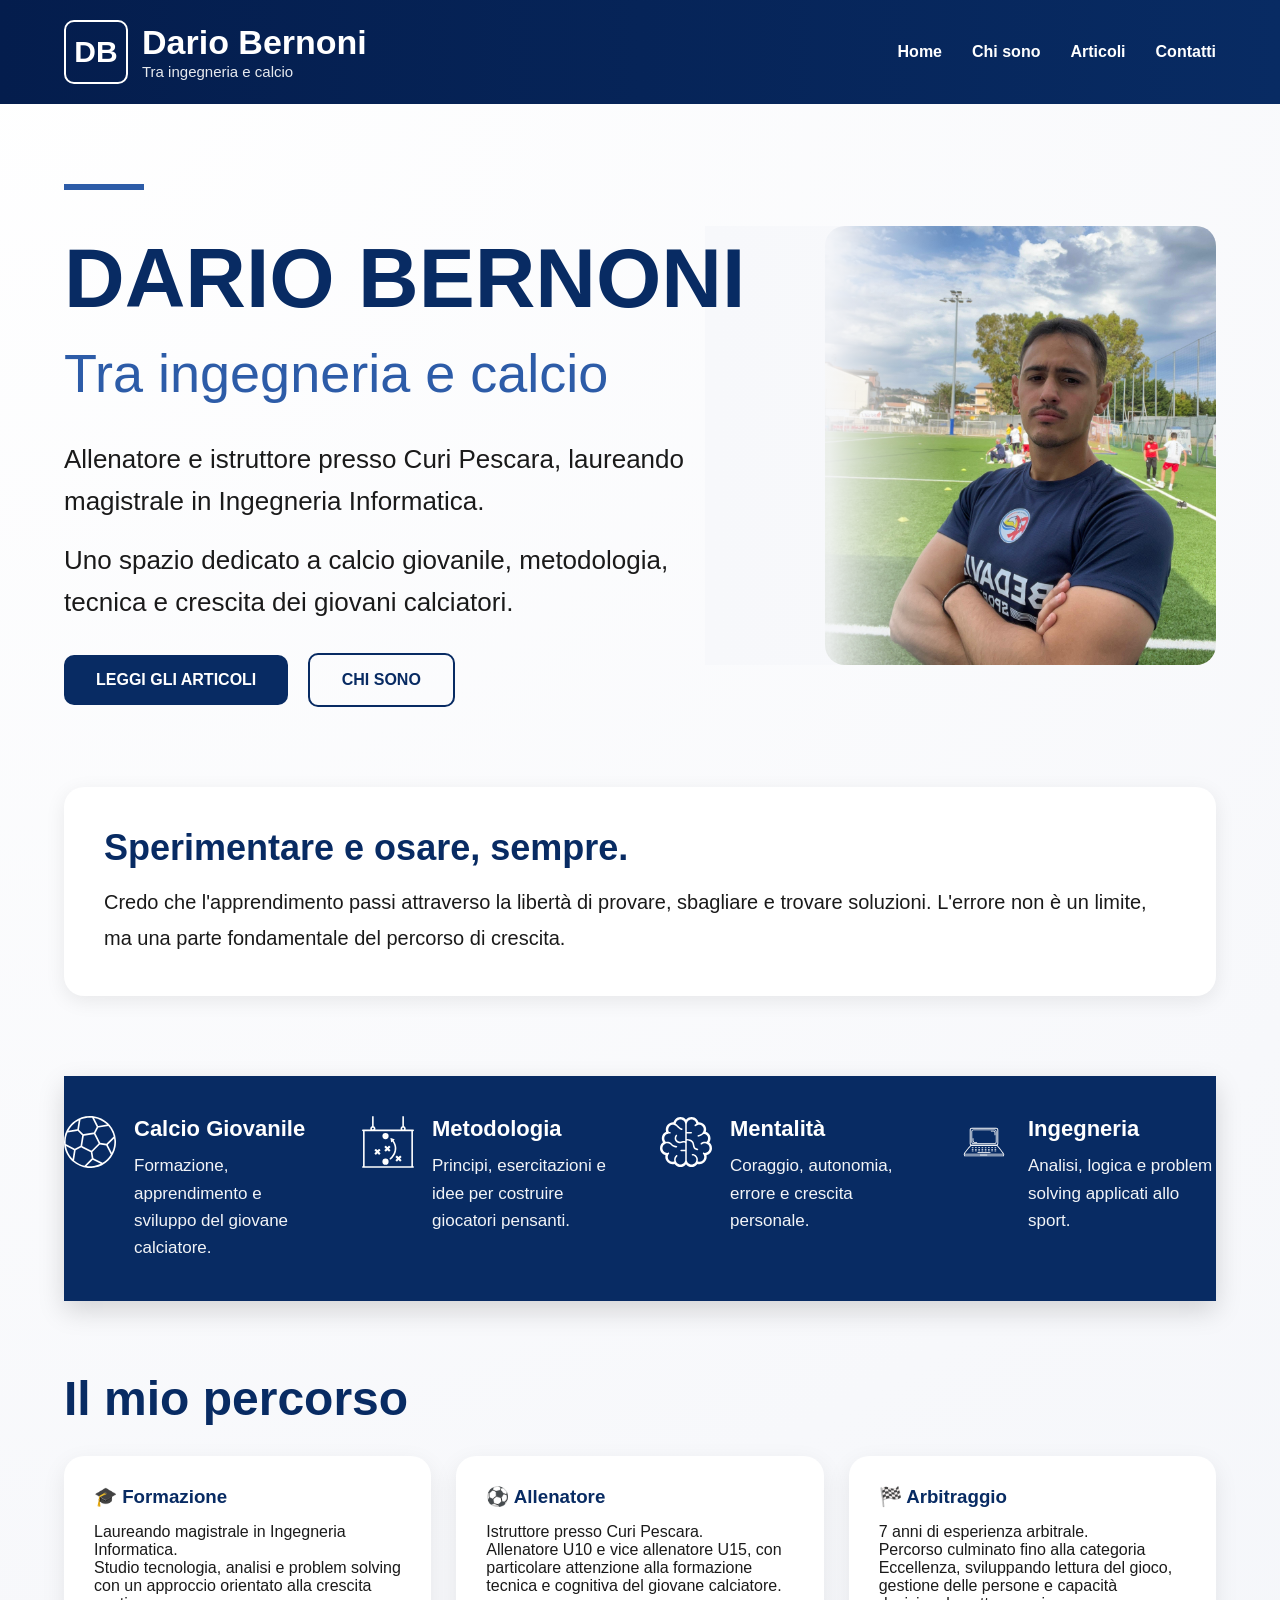
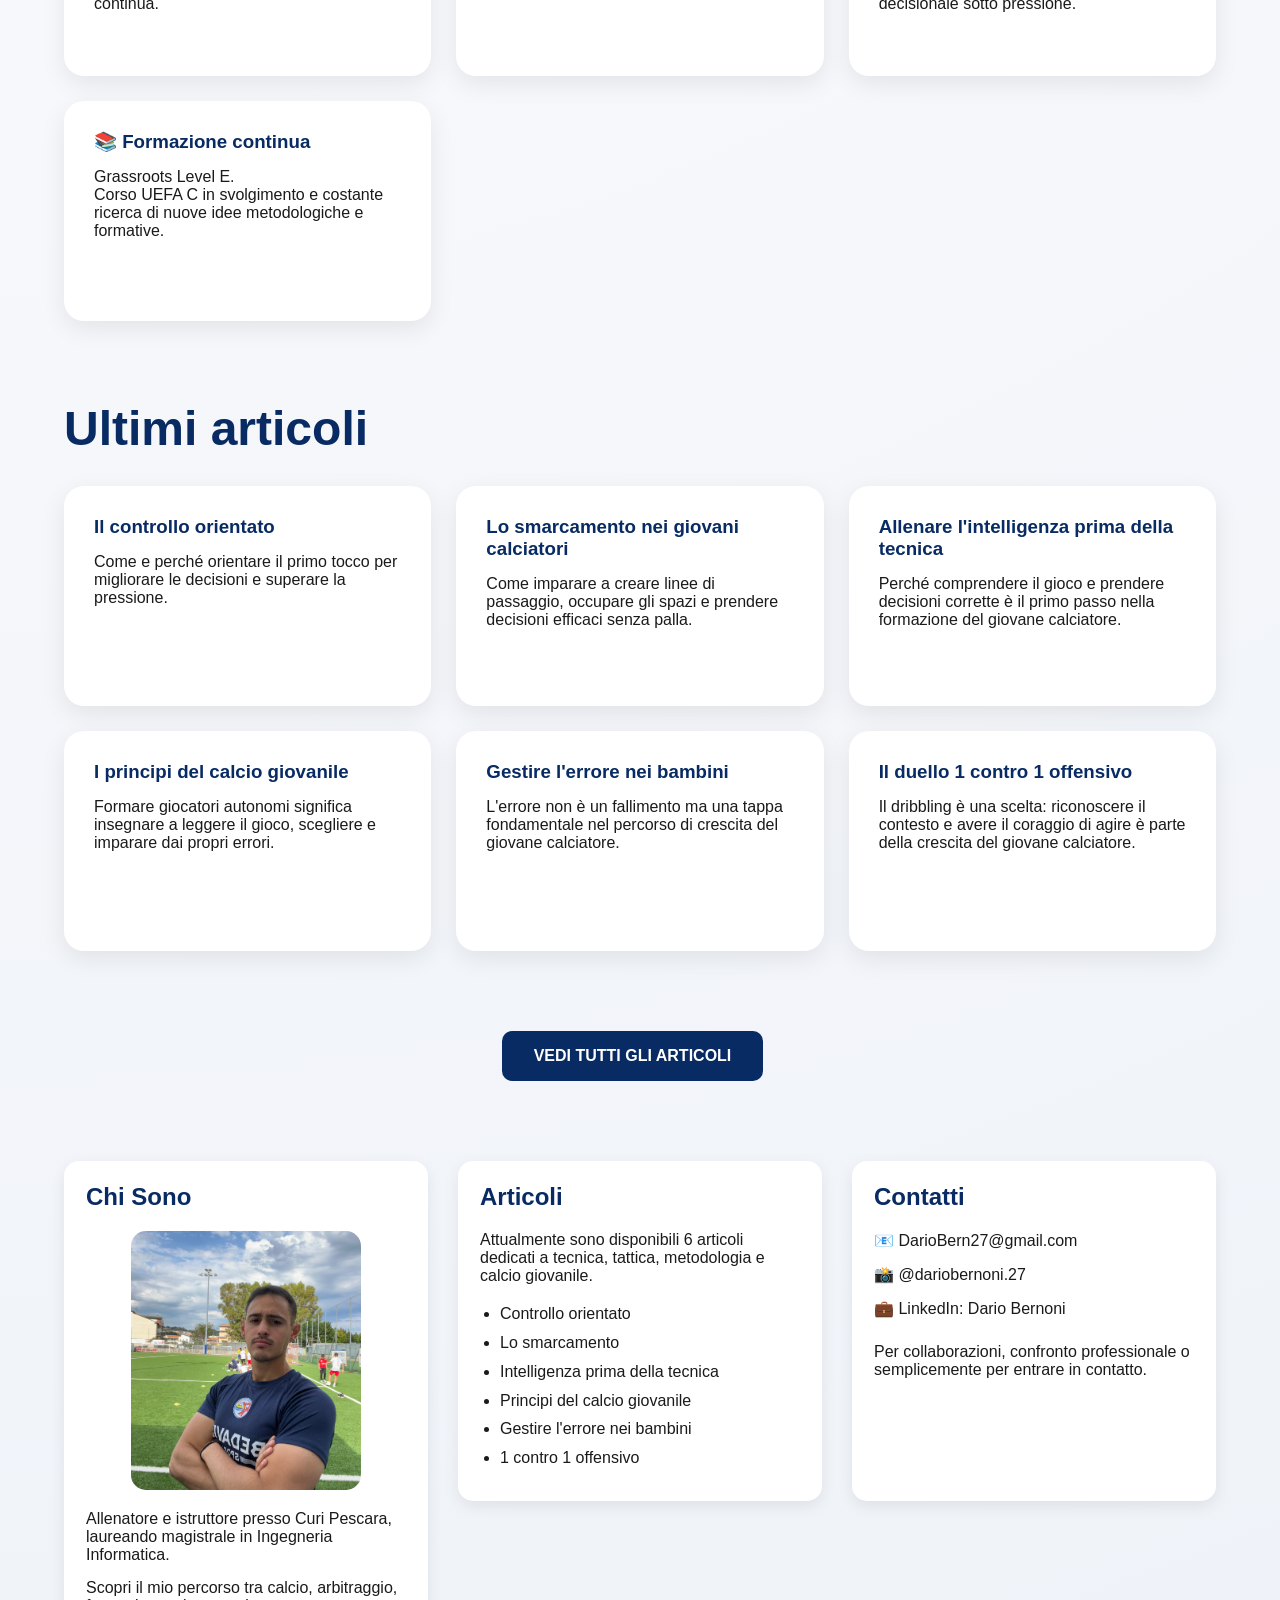
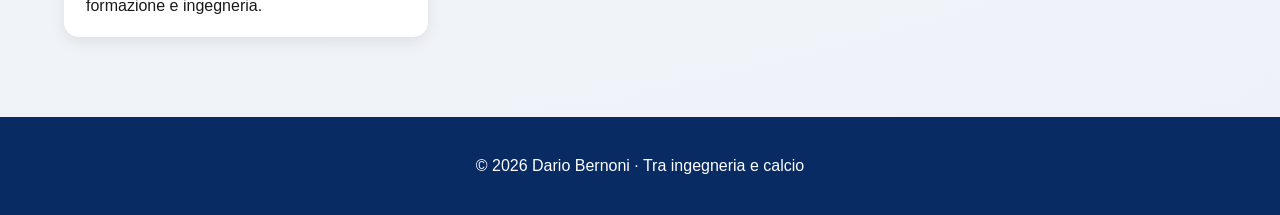
==== index.html @ c7b4e544 "Update index.html" ====
<!DOCTYPE html>
<html lang="it">

<head>
<meta charset="UTF-8">
<meta name="viewport" content="width=device-width, initial-scale=1.0">

<title>Dario Bernoni | Tra ingegneria e calcio</title>

<link rel="stylesheet" href="style.css">
  <link rel="stylesheet"
href="https://cdnjs.cloudflare.com/ajax/libs/font-awesome/6.5.2/css/all.min.css">

<style>

.hero-mockup{
display:flex;
align-items:center;
justify-content:space-between;
gap:80px;
padding:80px 0;
position:relative;
overflow:hidden;
}

.hero-left{
flex:1;
z-index:2;
}

.hero-right{
flex:1;
position:relative;
}

.hero-right img{
width:100%;
border-radius:20px;
display:block;
}

.hero-right::before{
content:"";
position:absolute;
left:-120px;
top:0;
width:250px;
height:100%;
background:linear-gradient(
to right,
#f7f8fb 0%,
rgba(247,248,251,0.9) 50%,
transparent 100%
);
z-index:1;
}

.linea{
width:80px;
height:6px;
background:#2d5ca8;
margin-bottom:40px;
}

.hero-mockup h1{
font-size:84px;
color:#082b63;
margin-bottom:15px;
}

.hero-mockup h2{
font-size:54px;
font-weight:400;
color:#2d5ca8;
margin-bottom:35px;
}

.hero-mockup p{
font-size:26px;
line-height:1.6;
margin-bottom:18px;
max-width:700px;
}

.feature-band{
background:#082b63;
color:white;
padding:40px 0;
margin-top:80px;
}

.feature-grid{
display:grid;
grid-template-columns:repeat(4,1fr);
gap:40px;
}

  .feature{
display:flex;
align-items:flex-start;
gap:18px;
}

.feature-icon{
width:52px;
height:52px;
flex-shrink:0;
}

.feature-icon img{
width:52px;
height:52px;
display:block;
object-fit:contain;
filter:brightness(0) invert(1);
}

.feature h3{
margin-bottom:10px;
font-size:22px;
}

.feature p{
line-height:1.6;
}

.home-panels{
display:grid;
grid-template-columns:repeat(3,1fr);
gap:30px;
margin-top:80px;
margin-bottom:80px;
}

.panel{
background:white;
border-radius:15px;
padding:22px;
box-shadow:0 5px 15px rgba(0,0,0,0.08);
transition:0.3s;
min-height:340px;
}

.panel:hover{
transform:translateY(-5px);
}

.panel h2{
color:#082b63;
margin-bottom:20px;
}

.panel img{
width:100%;
max-width:230px;
display:block;
margin:0 auto 20px auto;
border-radius:15px;
}
.contact-item{
margin-bottom:15px;
}

@media(max-width:1100px){

.feature-grid{
grid-template-columns:1fr 1fr;
}

.home-panels{
grid-template-columns:1fr;
}

.hero-mockup{
flex-direction:column;
text-align:center;
gap:40px;
}

.hero-mockup h1{
font-size:38px;
white-space:normal;
line-height:1.1;
}
  
.hero-mockup h2{
font-size:26px;
}

.hero-mockup p{
font-size:18px;
line-height:1.7;
}
  
.feature{
display:flex;
align-items:flex-start;
gap:18px;
}

.feature-icon{
min-width:60px;
}

.feature-icon img{
width:52px;
height:52px;
object-fit:contain;
filter:brightness(0) invert(1);
}

.feature h3{
font-size:22px;
font-weight:700;
margin-bottom:10px;
color:white;
}

.feature p{
font-size:18px;
line-height:1.7;
opacity:0.95;
}

</style>

</head>

<body>

<header>
<div class="container navbar">

<div class="logo-wrapper">
<div class="logo-box">
DB
</div>

<div class="logo-text">
<div class="logo-name">
Dario Bernoni
</div>

<div class="logo-subtitle">
Tra ingegneria e calcio
</div>
</div>

</div>

<nav class="menu">
<a href="index.html">Home</a>
<a href="chi-sono.html">Chi sono</a>
<a href="articoli.html">Articoli</a>
<a href="contatti.html">Contatti</a>
</nav>

</div>
</header>

<div class="container">

<section class="hero-mockup">

<div class="hero-left">

<div class="linea"></div>

<h1 style="white-space:nowrap;">DARIO BERNONI</h1>

<h2>Tra ingegneria e calcio</h2>

<p>
Allenatore e istruttore presso Curi Pescara,
laureando magistrale in Ingegneria Informatica.
</p>

<p>
Uno spazio dedicato a calcio giovanile,
metodologia, tecnica e crescita dei giovani calciatori.
</p>

<div class="hero-buttons">
<a href="articoli.html" class="btn btn-primary">LEGGI GLI ARTICOLI</a>
<a href="chi-sono.html" class="btn btn-secondary">CHI SONO</a>
</div>

</div>

<div class="hero-right">
<img src="Foto-principale.jpg" alt="Dario Bernoni">
</div>

</section>

<section class="principio">

<h3>Sperimentare e osare, sempre.</h3>

<p>
Credo che l'apprendimento passi attraverso la libertà di provare,
sbagliare e trovare soluzioni.
L'errore non è un limite,
ma una parte fondamentale del percorso di crescita.
</p>

</section>
  
<section class="feature-band">

<div class="feature-grid">

<div class="feature">

<div class="feature-icon">
<img src="calcio.svg" alt="Calcio Giovanile">
</div>

<div>
<h3>Calcio Giovanile</h3>
<p>
Formazione, apprendimento e sviluppo del giovane calciatore.
</p>
</div>

</div>

<div class="feature">

<div class="feature-icon">
<img src="metodologia.svg" alt="Metodologia">
</div>

<div>
<h3>Metodologia</h3>
<p>
Principi, esercitazioni e idee per costruire giocatori pensanti.
</p>
</div>

</div>

<div class="feature">

<div class="feature-icon">
<img src="mentalita.svg" alt="Mentalità">
</div>

<div>
<h3>Mentalità</h3>
<p>
Coraggio, autonomia, errore e crescita personale.
</p>
</div>

</div>

<div class="feature">

<div class="feature-icon">
<img src="ingegneria.svg" alt="Ingegneria">
</div>

<div>
<h3>Ingegneria</h3>
<p>
Analisi, logica e problem solving applicati allo sport.
</p>
</div>

</div>

</div>

</section>
  
<section style="margin:70px 0;">

<h2 class="section-title">Il mio percorso</h2>

<div class="cards">

<div class="card">

<h3>🎓 Formazione</h3>

<p>
Laureando magistrale in Ingegneria Informatica.
</p>

<p>
Studio tecnologia, analisi e problem solving con un approccio orientato alla crescita continua.
</p>

</div>

<div class="card">

<h3>⚽ Allenatore</h3>

<p>
Istruttore presso Curi Pescara.
</p>

<p>
Allenatore U10 e vice allenatore U15, con particolare attenzione alla formazione tecnica e cognitiva del giovane calciatore.
</p>

</div>

<div class="card">

<h3>🏁 Arbitraggio</h3>

<p>
7 anni di esperienza arbitrale.
</p>

<p>
Percorso culminato fino alla categoria Eccellenza, sviluppando lettura del gioco, gestione delle persone e capacità decisionale sotto pressione.
</p>

</div>

<div class="card">

<h3>📚 Formazione continua</h3>

<p>
Grassroots Level E.
</p>

<p>
Corso UEFA C in svolgimento e costante ricerca di nuove idee metodologiche e formative.
</p>

</div>

</div>

</section>

<h2 class="section-title">Ultimi articoli</h2>

<div class="cards">

<a href="controllo-orientato.html" style="text-decoration:none;color:inherit;">
<div class="card">
<h3>Il controllo orientato</h3>
<p>
Come e perché orientare il primo tocco per migliorare le decisioni e superare la pressione.
</p>
</div>
</a>

<a href="smarcamento-giovani-calciatori.html" style="text-decoration:none;color:inherit;">
<div class="card">
<h3>Lo smarcamento nei giovani calciatori</h3>
<p>
Come imparare a creare linee di passaggio, occupare gli spazi e prendere decisioni efficaci senza palla.
</p>
</div>
</a>

<a href="intelligenza-prima-della-tecnica.html" style="text-decoration:none;color:inherit;">
<div class="card">
<h3>Allenare l'intelligenza prima della tecnica</h3>
<p>
Perché comprendere il gioco e prendere decisioni corrette è il primo passo nella formazione del giovane calciatore.
</p>
</div>
</a>

<a href="principi-calcio-giovanile.html" style="text-decoration:none;color:inherit;">
<div class="card">
<h3>I principi del calcio giovanile</h3>
<p>
Formare giocatori autonomi significa insegnare a leggere il gioco, scegliere e imparare dai propri errori.
</p>
</div>
</a>

<a href="gestire-errore-nei-bambini.html" style="text-decoration:none;color:inherit;">
<div class="card">
<h3>Gestire l'errore nei bambini</h3>
<p>
L'errore non è un fallimento ma una tappa fondamentale nel percorso di crescita del giovane calciatore.
</p>
</div>
</a>

<a href="uno-contro-uno-offensivo.html" style="text-decoration:none;color:inherit;">
<div class="card">
<h3>Il duello 1 contro 1 offensivo</h3>
<p>
Il dribbling è una scelta: riconoscere il contesto e avere il coraggio di agire è parte della crescita del giovane calciatore.
</p>
</div>
</a>

</div>

<div style="text-align:center;margin-top:20px;margin-bottom:40px;">
<a href="articoli.html" class="btn btn-primary">
VEDI TUTTI GLI ARTICOLI
</a>
</div>

</div>

<div class="container">

<div class="home-panels">

<a href="chi-sono.html" style="text-decoration:none;color:inherit;">

<div class="panel">

<h2>Chi Sono</h2>

<img src="Foto-principale.jpg" alt="Dario Bernoni">

<p>
Allenatore e istruttore presso Curi Pescara,
laureando magistrale in Ingegneria Informatica.
</p>

<p style="margin-top:15px;">
Scopri il mio percorso tra calcio,
arbitraggio, formazione e ingegneria.
</p>

</div>

</a>

<a href="articoli.html" style="text-decoration:none;color:inherit;">

<div class="panel">

<h2>Articoli</h2>

<p>
Attualmente sono disponibili 6 articoli dedicati
a tecnica, tattica, metodologia e calcio giovanile.
</p>

<ul style="margin-top:15px;padding-left:20px;line-height:1.8;">

<li>Controllo orientato</li>

<li>Lo smarcamento</li>

<li>Intelligenza prima della tecnica</li>

<li>Principi del calcio giovanile</li>

<li>Gestire l'errore nei bambini</li>

<li>1 contro 1 offensivo</li>

</ul>

</div>

</a>

<a href="contatti.html" style="text-decoration:none;color:inherit;">

<div class="panel">

<h2>Contatti</h2>

<div class="contact-item">
📧 DarioBern27@gmail.com
</div>

<div class="contact-item">
📸 @dariobernoni.27
</div>

<div class="contact-item">
💼 LinkedIn: Dario Bernoni
</div>

<p style="margin-top:25px;">
Per collaborazioni, confronto professionale
o semplicemente per entrare in contatto.
</p>

</div>

</a>

</div>

</div>

</div>

<footer>

© 2026 Dario Bernoni · Tra ingegneria e calcio

</footer>

</body>
</html>
---- style.css ----
*{
margin:0;
padding:0;
box-sizing:border-box;
}

body{
font-family:Segoe UI, Arial, sans-serif;
background:
radial-gradient(circle at top left,
#ffffff 0%,
#f7f8fb 45%,
#eef2f8 100%);
color:#1a1a1a;
}

.container{
width:90%;
max-width:1400px;
margin:auto;
}

/* HEADER */

header{
background:linear-gradient(90deg,#041d4d,#082b63);
color:white;
padding:20px 0;
}

.navbar{
display:flex;
justify-content:space-between;
align-items:center;
}

/* LOGO */

.logo-wrapper{
display:flex;
align-items:center;
gap:14px;
}

.logo-box{
width:64px;
height:64px;
border:2px solid white;
border-radius:10px;
display:flex;
align-items:center;
justify-content:center;
font-size:30px;
font-weight:700;
color:white;
flex-shrink:0;
}

.logo-text{
display:flex;
flex-direction:column;
}

.logo-name{
font-size:34px;
font-weight:700;
color:white;
line-height:1;
}

.logo-subtitle{
font-size:15px;
color:white;
opacity:0.9;
margin-top:4px;
}

/* MENU */

.menu{
display:flex;
gap:30px;
}

.menu a{
color:white;
text-decoration:none;
font-weight:600;
transition:0.3s;
}

.menu a:hover{
opacity:0.8;
}

/* HERO */

.hero{
display:flex;
align-items:center;
justify-content:space-between;
gap:100px;
padding:120px 0;
}

.hero-text{
flex:1;
}

.hero-mockup h1{
font-size:72px;
color:#082b63;
margin-bottom:15px;
white-space:nowrap;
}

.hero-text h2{
font-size:42px;
font-weight:400;
color:#2d5ca8;
margin-bottom:30px;
}

.hero-text p{
font-size:24px;
line-height:1.7;
margin-bottom:20px;
}

.hero-buttons{
margin-top:30px;
}

.btn{
display:inline-block;
padding:16px 32px;
border-radius:10px;
text-decoration:none;
font-weight:bold;
margin-right:15px;
}

.btn-primary{
background:#082b63;
color:white;
}

.btn-secondary{
border:2px solid #082b63;
color:#082b63;
}

/* FOTO HERO */

.hero-image{
flex:1;
text-align:right;
}

.hero-image img{
width:100%;
max-width:900px;
border-radius:30px;
box-shadow:0 20px 50px rgba(0,0,0,0.20);
}

/* PRINCIPIO */

.principio{
background:white;
padding:40px;
border-radius:20px;
box-shadow:0 5px 20px rgba(0,0,0,0.08);
margin-bottom:80px;
}

.principio h3{
font-size:36px;
color:#082b63;
margin-bottom:15px;
}

.principio p{
font-size:20px;
line-height:1.8;
}

/* TITOLI */

.section-title{
font-size:48px;
color:#082b63;
margin-bottom:30px;
}

/* CARD */

.cards{
display:grid;
grid-template-columns:repeat(3,1fr);
gap:25px;
margin-bottom:80px;
}

.card{
background:white;
padding:30px;
border-radius:20px;
box-shadow:0 8px 25px rgba(0,0,0,0.08);
transition:0.3s;
min-height:220px;
display:flex;
flex-direction:column;
justify-content:flex-start;
}

.card:hover{
transform:translateY(-8px);
box-shadow:0 15px 35px rgba(0,0,0,0.12);
}

.card h3{
margin-bottom:15px;
color:#082b63;
}

/* FEATURE BAND */

.feature-band{
background:linear-gradient(
90deg,
#041d4d,
#082b63
);
color:white;
padding:25px 0;
margin:60px 0;
box-shadow:0 10px 25px rgba(0,0,0,0.15);
}

.feature-grid{
display:grid;
grid-template-columns:repeat(4,1fr);
gap:40px;
}

.feature{
display:flex;
align-items:center;
gap:20px;
}

.feature-icon{
width:40px;
height:40px;
flex-shrink:0;
overflow:hidden;
}

.feature-icon img{
width:40px;
height:40px;
display:block;
object-fit:contain;
filter:brightness(0) invert(1);
}

.feature{
min-width:0;
}

.feature h3{
margin-bottom:8px;
font-size:22px;
font-weight:700;
}

.feature p{
line-height:1.8;
font-size:17px;
opacity:0.95;
}

/* PANNELLI FINALI */

.home-panels{
display:grid;
grid-template-columns:repeat(3,1fr);
gap:30px;
margin-top:80px;
margin-bottom:80px;
}

.panel{
background:white;
border-radius:20px;
padding:30px;
box-shadow:0 10px 25px rgba(0,0,0,0.08);
transition:0.3s;
}

.panel:hover{
transform:translateY(-5px);
}

.panel h2{
color:#082b63;
margin-bottom:20px;
}

.panel img{
width:100%;
max-width:320px;
display:block;
margin:0 auto 20px auto;
border-radius:15px;
}

.contact-item{
margin-bottom:15px;
}

/* FOOTER */

footer{
background:#082b63;
color:white;
text-align:center;
padding:40px;
margin-top:50px;
}

/* RESPONSIVE */

@media(max-width:1100px){

.hero{
flex-direction:column;
}

.hero-mockup h1{
font-size:52px;
}

.hero-text h2{
font-size:34px;
}

.cards{
grid-template-columns:1fr;
}

.feature-grid{
grid-template-columns:1fr 1fr;
}

.home-panels{
grid-template-columns:1fr;
}

.hero-image{
text-align:center;
}

.logo-name{
font-size:26px;
}

.logo-box{
width:54px;
height:54px;
font-size:24px;
}

}

@media(max-width:700px){

.container{
width:95%;
}

.navbar{
flex-direction:column;
gap:15px;
}

.menu{
gap:15px;
font-size:14px;
flex-wrap:wrap;
justify-content:center;
}

.hero-mockup{
text-align:center;
}

.hero-mockup h1{
font-size:34px;
white-space:normal;
}

.hero-mockup h2{
font-size:26px;
}

.hero-mockup p{
font-size:18px;
}

.hero-buttons{
display:flex;
flex-direction:column;
gap:15px;
}

.btn{
margin-right:0;
}

.section-title{
font-size:36px;
}

.feature-grid{
grid-template-columns:1fr;
gap:25px;
}

.feature{
align-items:center;
}

.home-panels{
grid-template-columns:1fr;
}

.panel{
min-height:auto;
}

.card-link{
text-decoration:none;
color:inherit;
display:block;
}

.card-link:hover{
text-decoration:none;
}

}
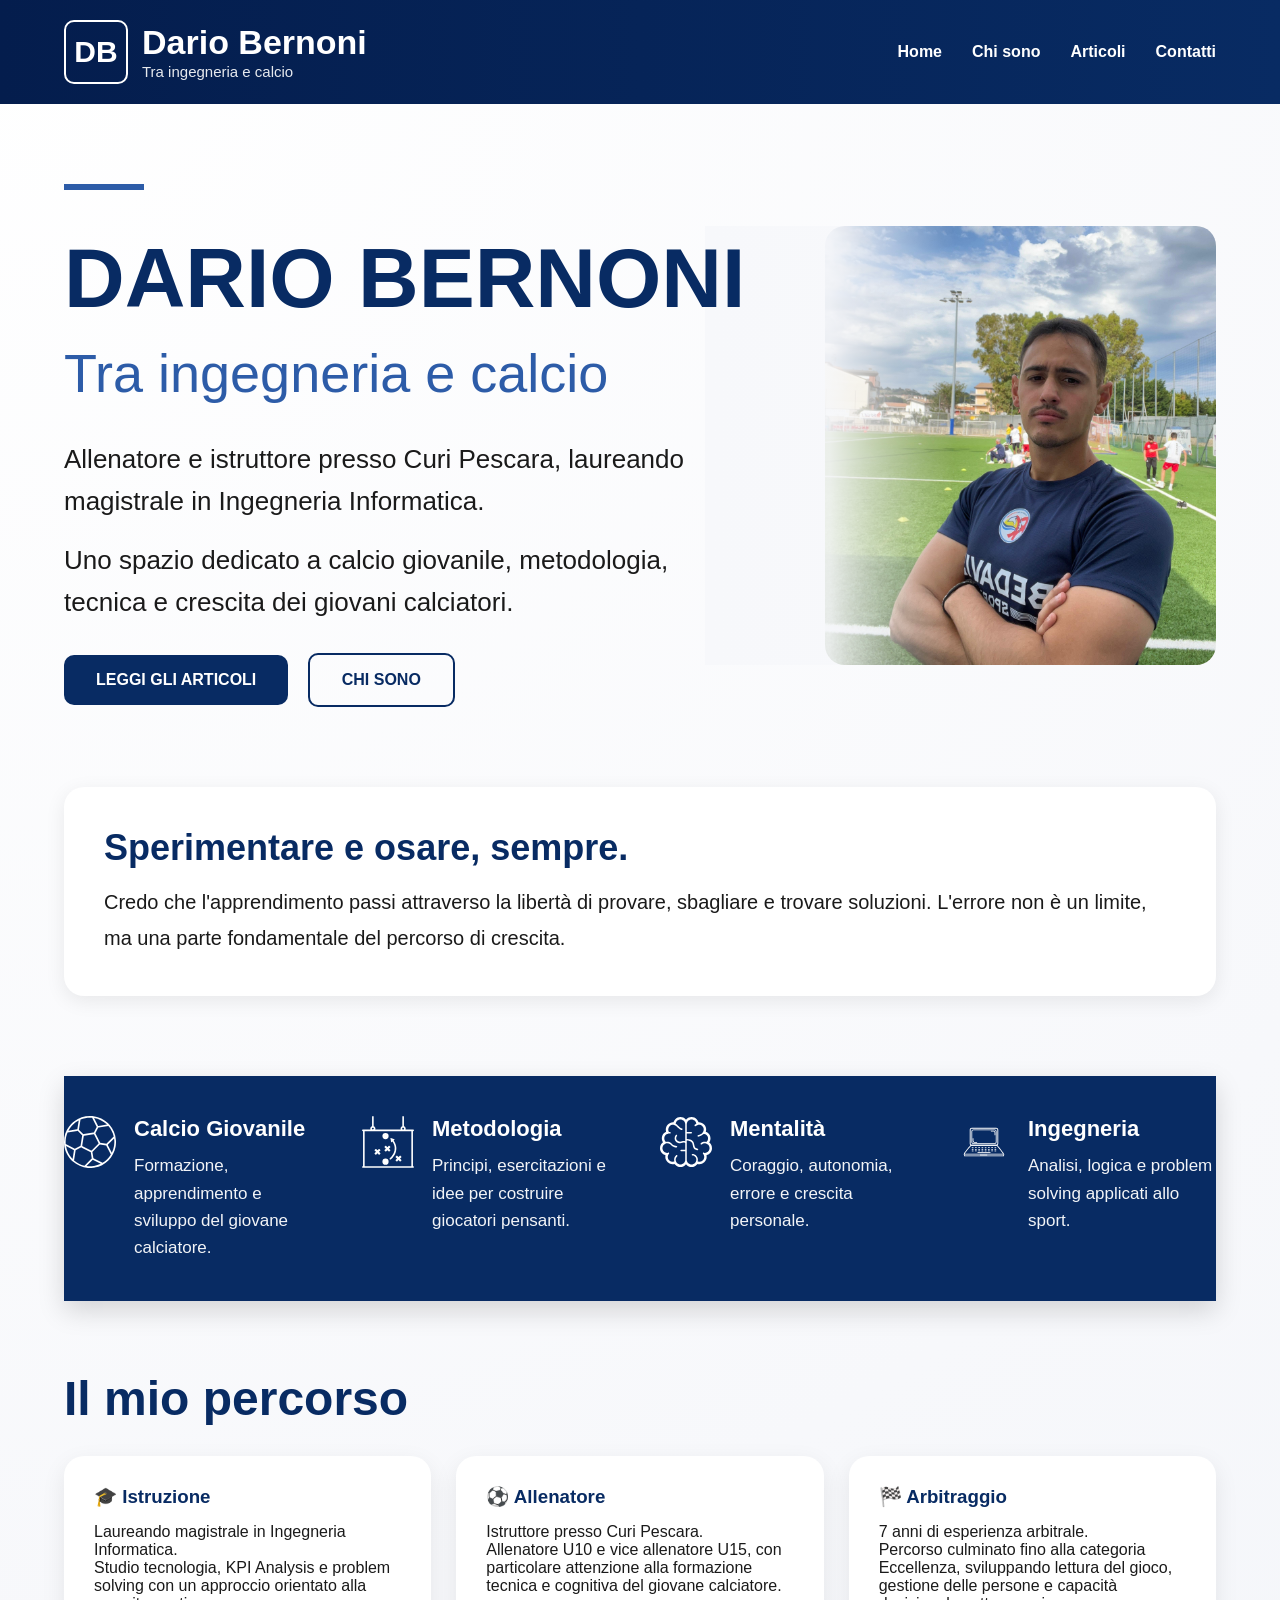
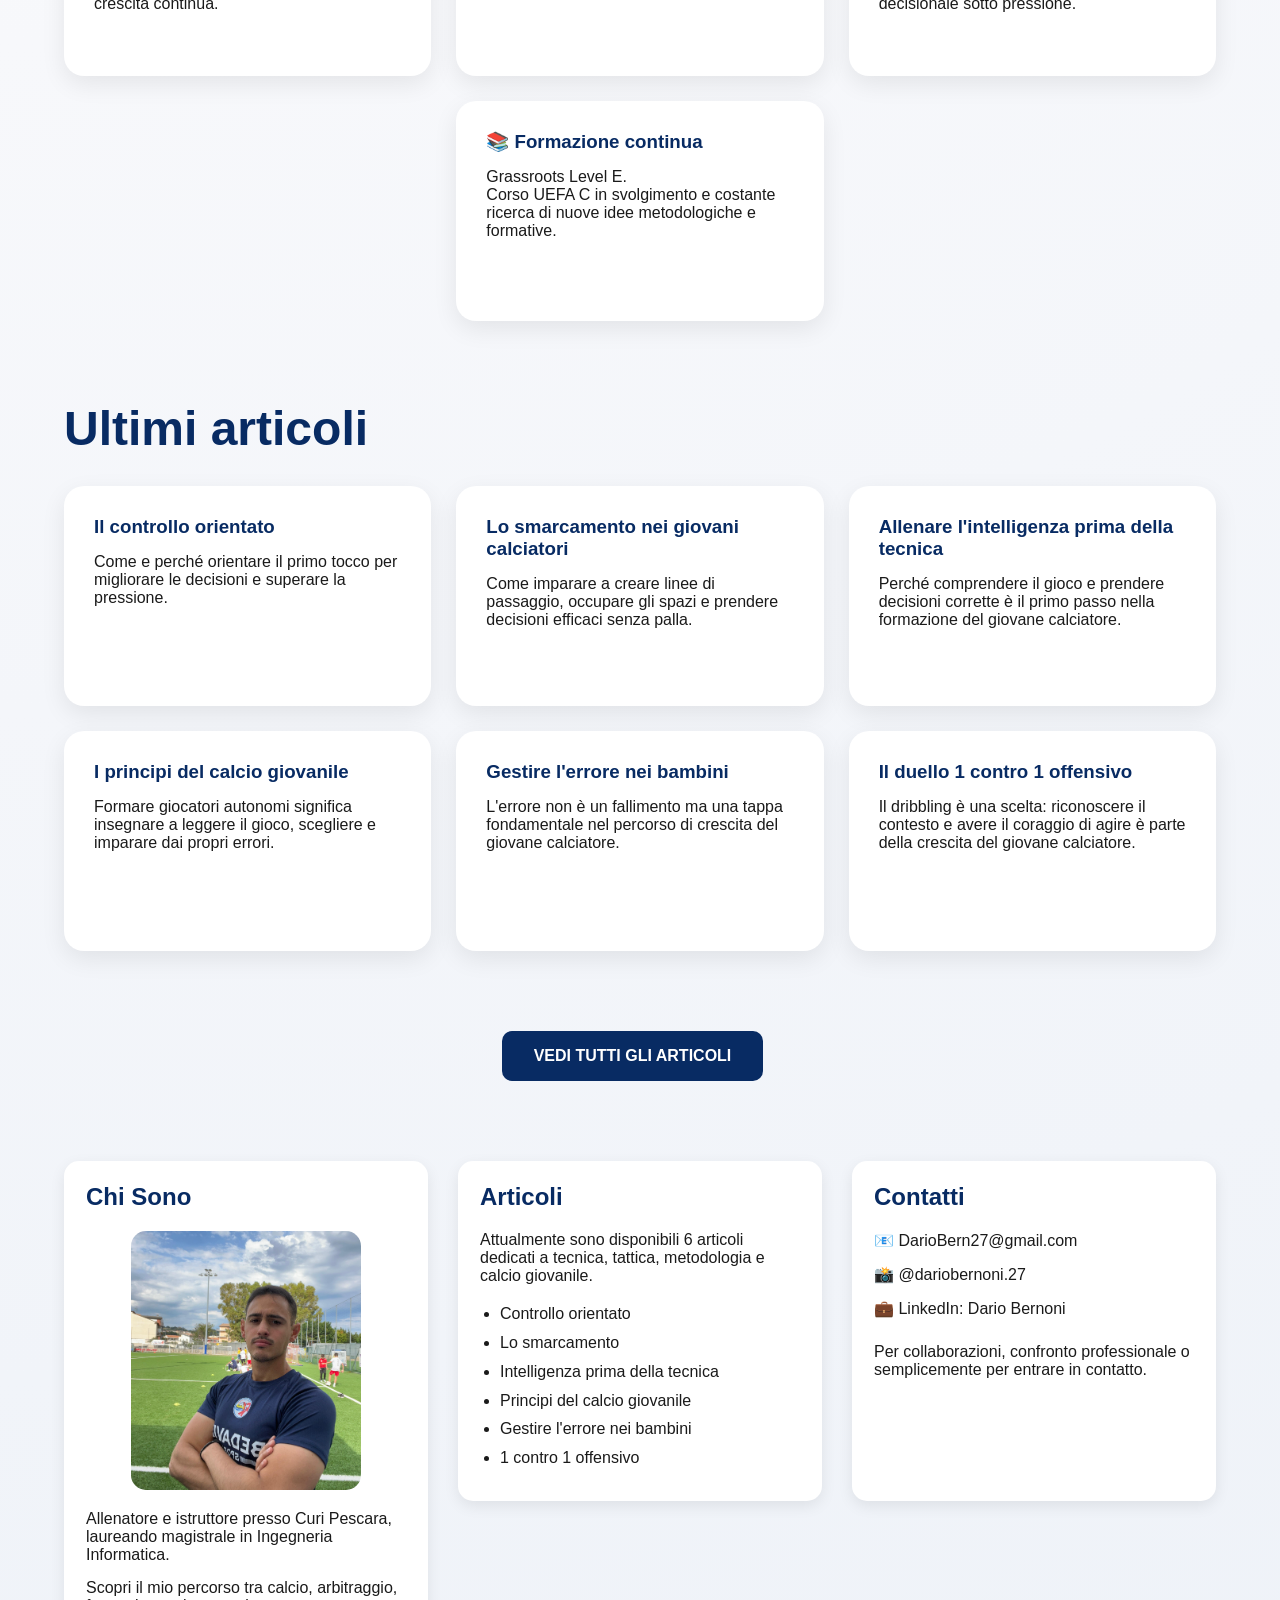
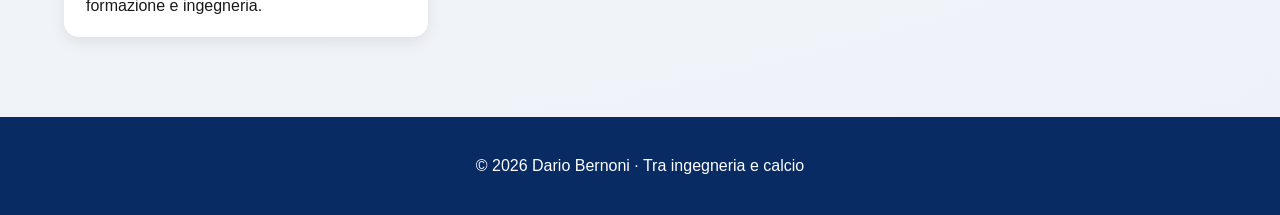
==== commit cf4cc6cb: "Update index.html" ====
--- a/index.html
+++ b/index.html
@@ -6,6 +6,19 @@
 <meta name="viewport" content="width=device-width, initial-scale=1.0">
 
 <title>Dario Bernoni | Tra ingegneria e calcio</title>
+  <meta name="description" content="Allenatore di calcio giovanile, istruttore presso Curi Pescara e laureando magistrale in Ingegneria Informatica. Articoli su tecnica, metodologia e formazione del giovane calciatore.">
+
+<meta property="og:type" content="website">
+<meta property="og:title" content="Dario Bernoni | Tra ingegneria e calcio">
+<meta property="og:description" content="Tecnica, metodologia, formazione e crescita del giovane calciatore.">
+<meta property="og:image" content="https://dariobernoni.github.io/og-image.jpg">
+<meta property="og:url" content="https://dariobernoni.github.io">
+<meta property="og:site_name" content="Dario Bernoni">
+
+<meta name="twitter:card" content="summary_large_image">
+<meta name="twitter:title" content="Dario Bernoni | Tra ingegneria e calcio">
+<meta name="twitter:description" content="Tecnica, metodologia, formazione e crescita del giovane calciatore.">
+<meta name="twitter:image" content="https://dariobernoni.github.io/og-image.jpg">
 
 <link rel="stylesheet" href="style.css">
   <link rel="stylesheet"
@@ -164,7 +177,12 @@
 @media(max-width:1100px){
 
 .feature-grid{
-grid-template-columns:1fr 1fr;
+grid-template-columns:1fr;
+gap:25px;
+}
+
+  .feature-band{
+padding:25px 15px;
 }
 
 .home-panels{
@@ -193,9 +211,7 @@
 }
   
 .feature{
-display:flex;
 align-items:flex-start;
-gap:18px;
 }
 
 .feature-icon{
@@ -221,6 +237,10 @@
 line-height:1.7;
 opacity:0.95;
 }
+
+}
+
+</style>
 
 </style>
 
@@ -382,14 +402,14 @@
 
 <div class="card">
 
-<h3>🎓 Formazione</h3>
+<h3>🎓 Istruzione</h3>
 
 <p>
 Laureando magistrale in Ingegneria Informatica.
 </p>
 
 <p>
-Studio tecnologia, analisi e problem solving con un approccio orientato alla crescita continua.
+Studio tecnologia, KPI Analysis e problem solving con un approccio orientato alla crescita continua.
 </p>
 
 </div>
@@ -422,7 +442,7 @@
 
 </div>
 
-<div class="card">
+<div class="card card-centro">
 
 <h3>📚 Formazione continua</h3>
 
--- a/style.css
+++ b/style.css
@@ -215,6 +215,10 @@
 justify-content:flex-start;
 }
 
+.card-centro{
+grid-column:2;
+}
+
 .card:hover{
 transform:translateY(-8px);
 box-shadow:0 15px 35px rgba(0,0,0,0.12);
@@ -335,6 +339,35 @@
 
 @media(max-width:1100px){
 
+  .feature{
+display:flex;
+align-items:center;
+gap:20px;
+}
+
+.feature-icon{
+width:50px;
+height:50px;
+flex-shrink:0;
+}
+
+.feature-icon img{
+width:50px;
+height:50px;
+display:block;
+object-fit:contain;
+}
+
+.feature h3{
+font-size:22px;
+margin-bottom:6px;
+}
+
+.feature p{
+font-size:16px;
+line-height:1.5;
+}
+
 .hero{
 flex-direction:column;
 }
@@ -352,7 +385,8 @@
 }
 
 .feature-grid{
-grid-template-columns:1fr 1fr;
+grid-template-columns:1fr;
+gap:30px;
 }
 
 .home-panels{
@@ -450,5 +484,8 @@
 .card-link:hover{
 text-decoration:none;
 }
-
-}
+  .card-centro{
+grid-column:auto;
+}
+
+}
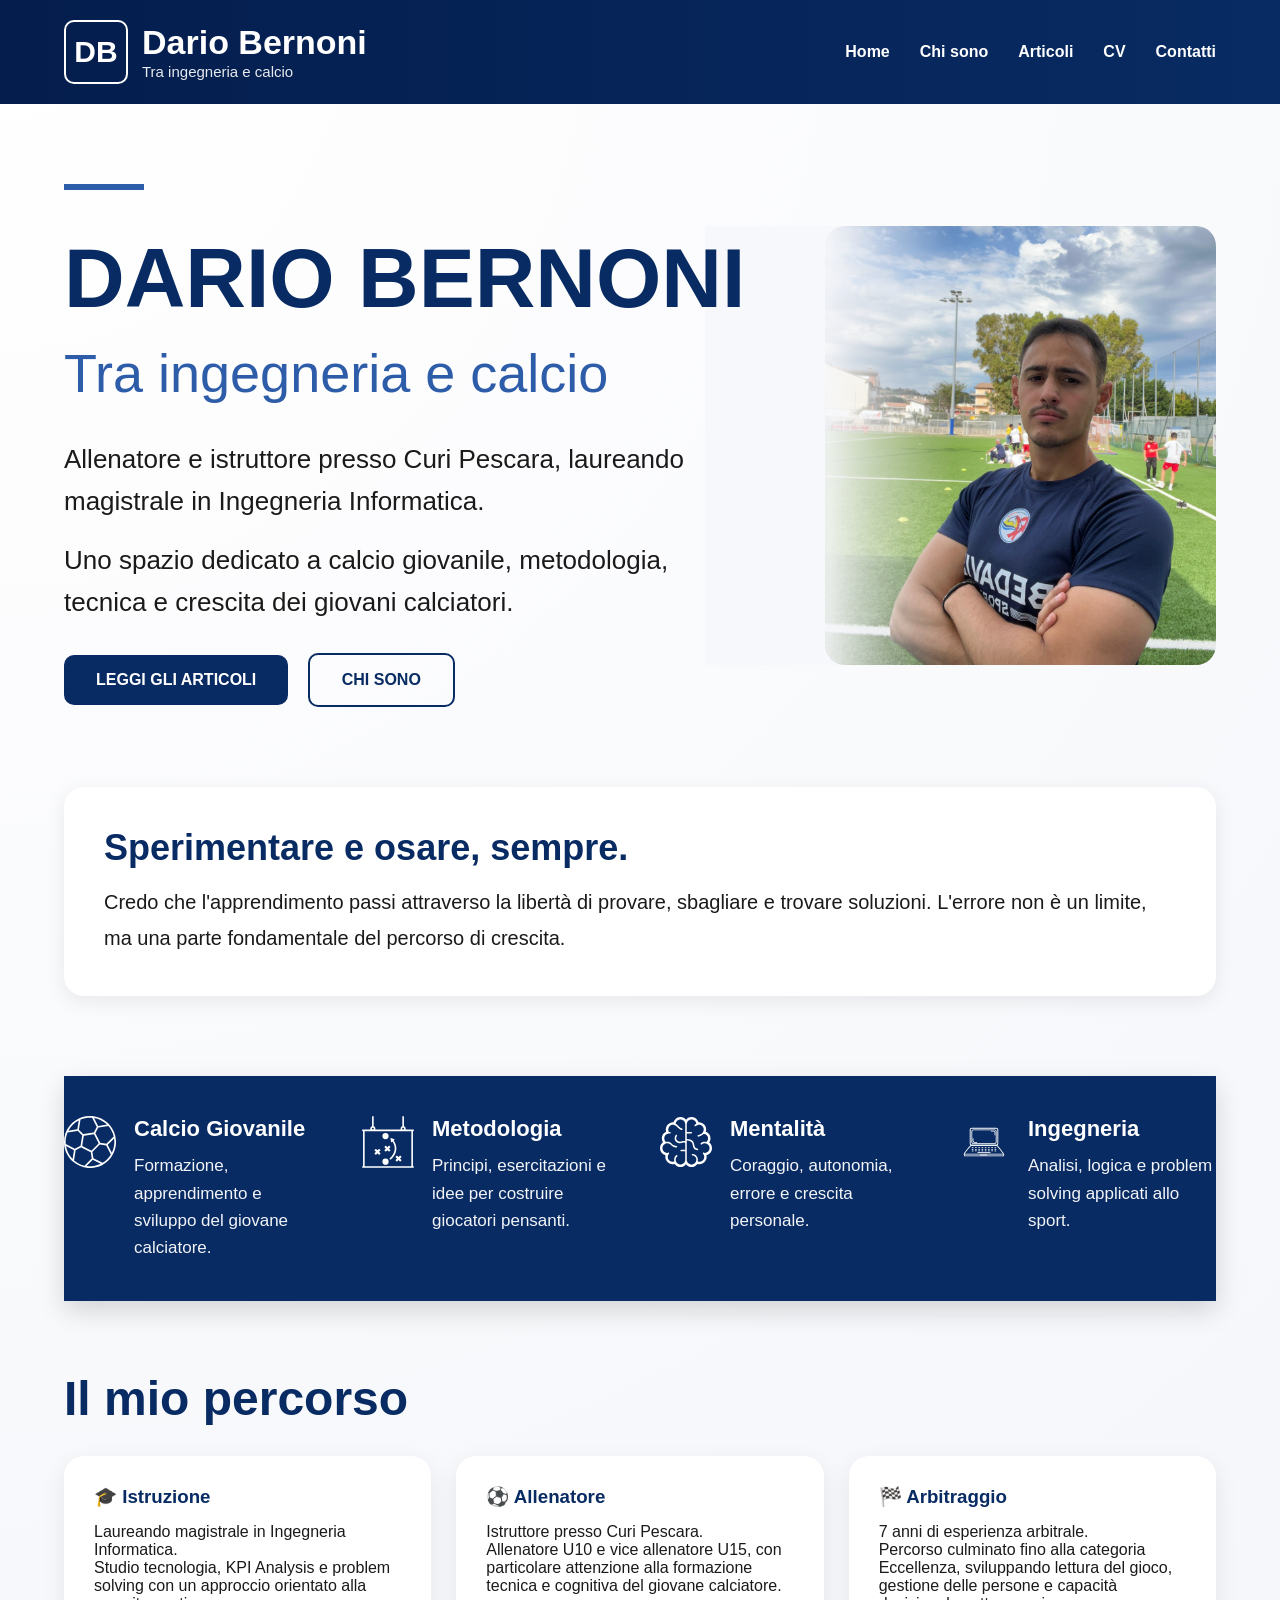
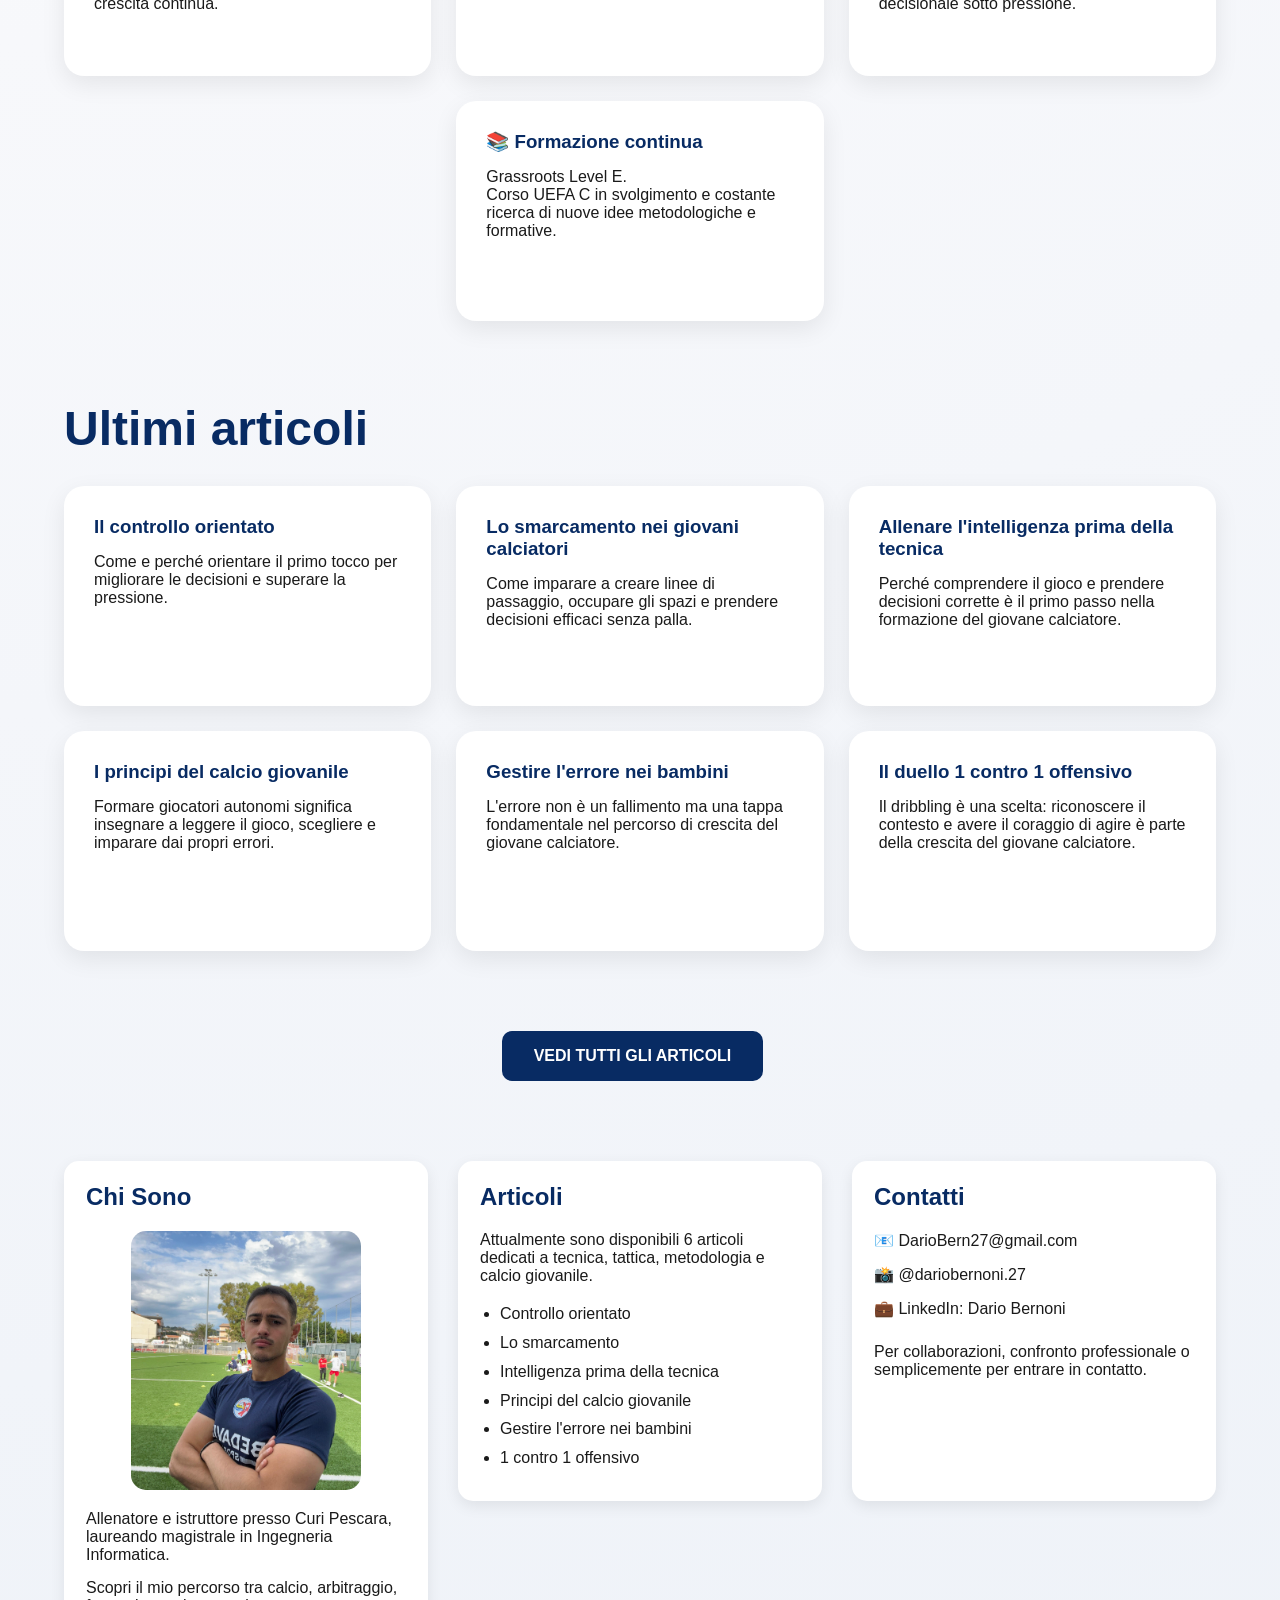
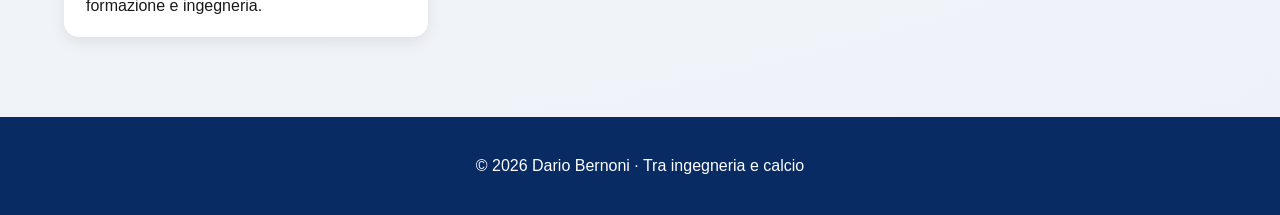
==== commit 058c802e: "Update index.html" ====
--- a/index.html
+++ b/index.html
@@ -272,6 +272,11 @@
 <a href="index.html">Home</a>
 <a href="chi-sono.html">Chi sono</a>
 <a href="articoli.html">Articoli</a>
+
+<a href="CV_Dario_Bernoni.pdf" target="_blank">
+CV
+</a>
+
 <a href="contatti.html">Contatti</a>
 </nav>
 
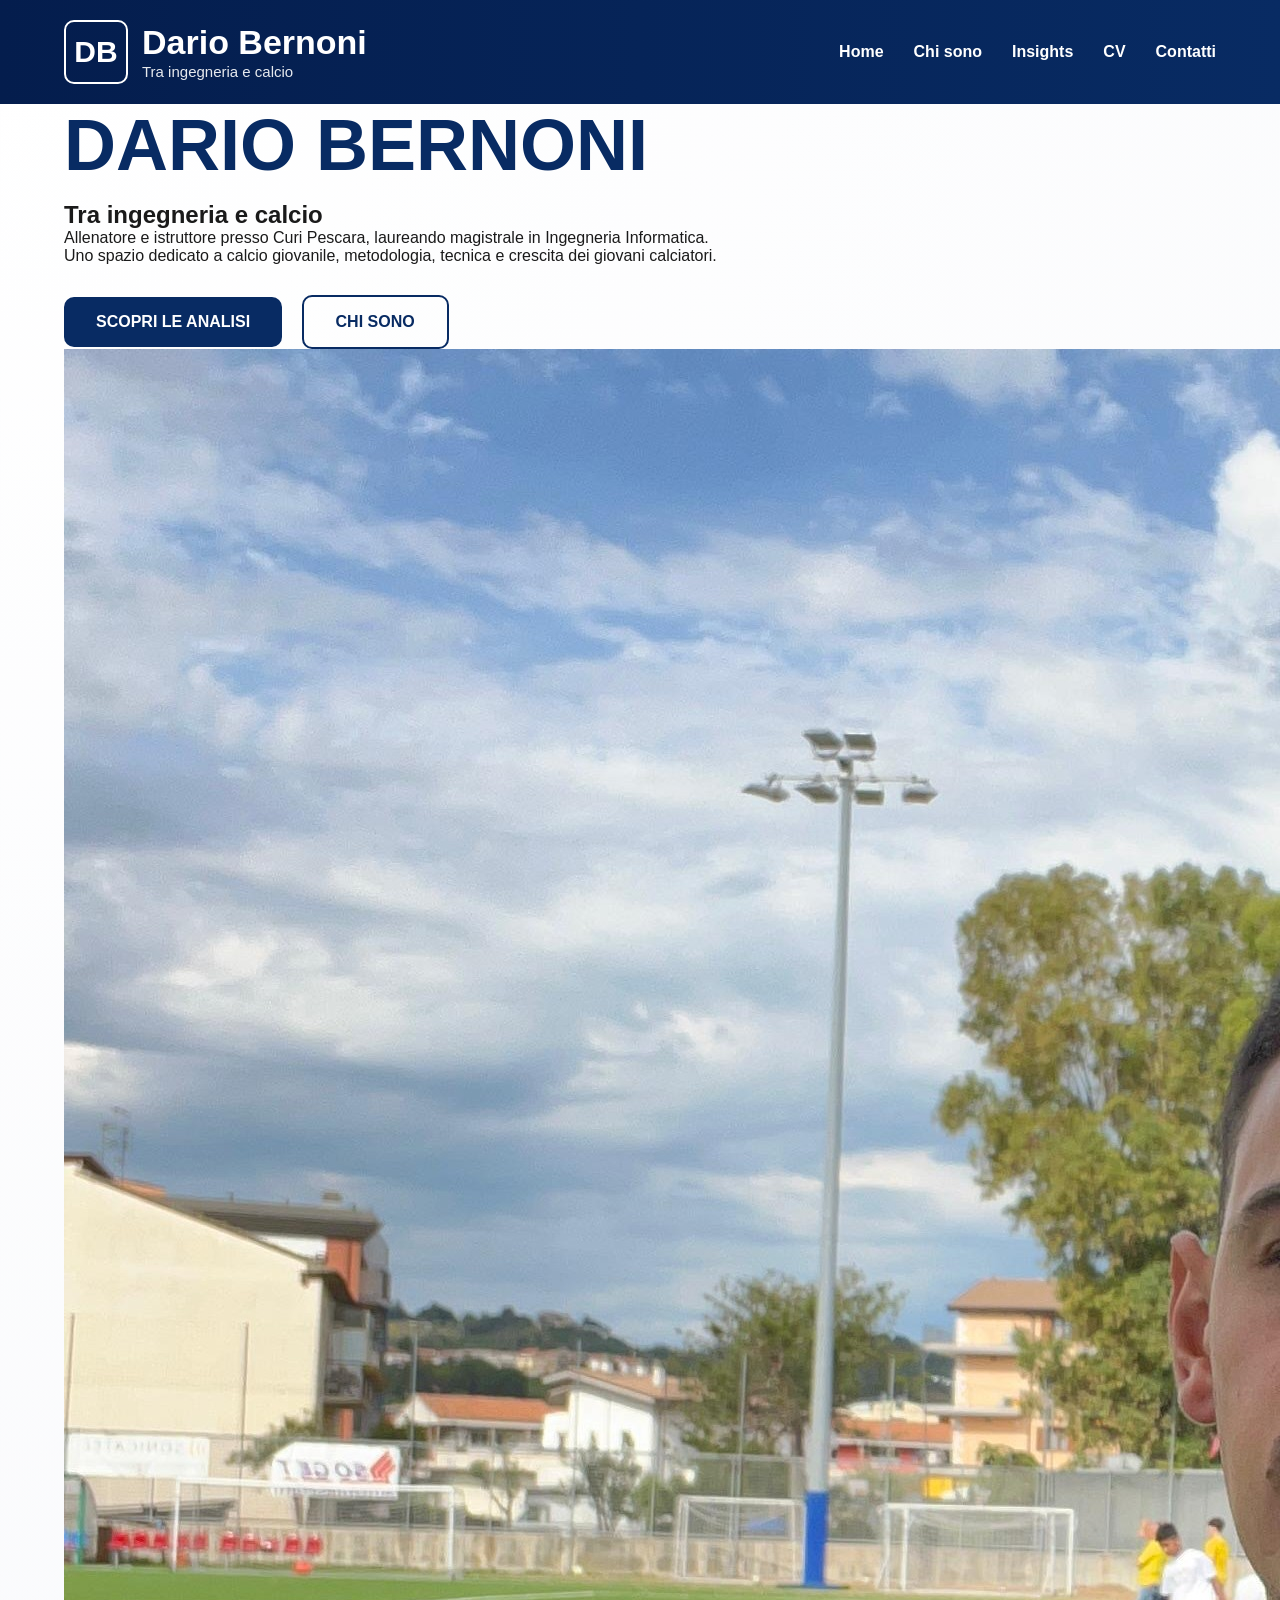
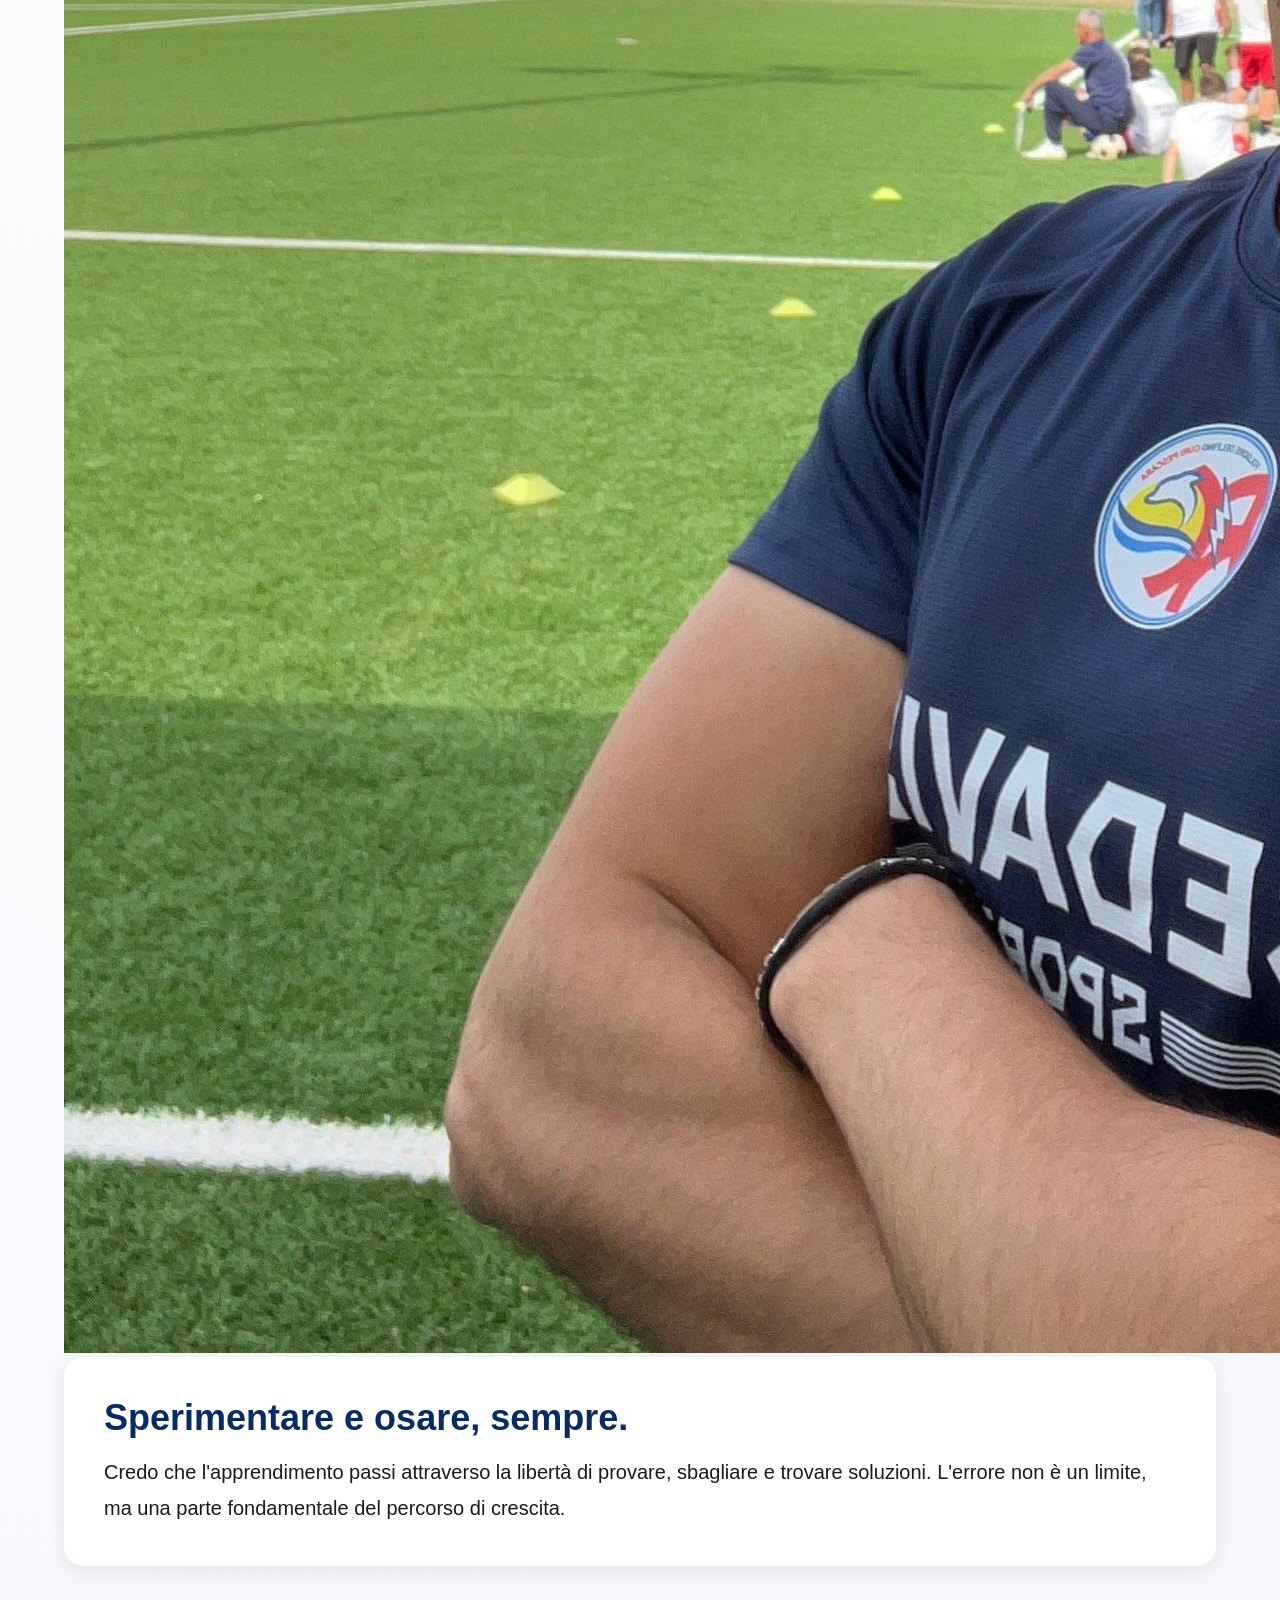
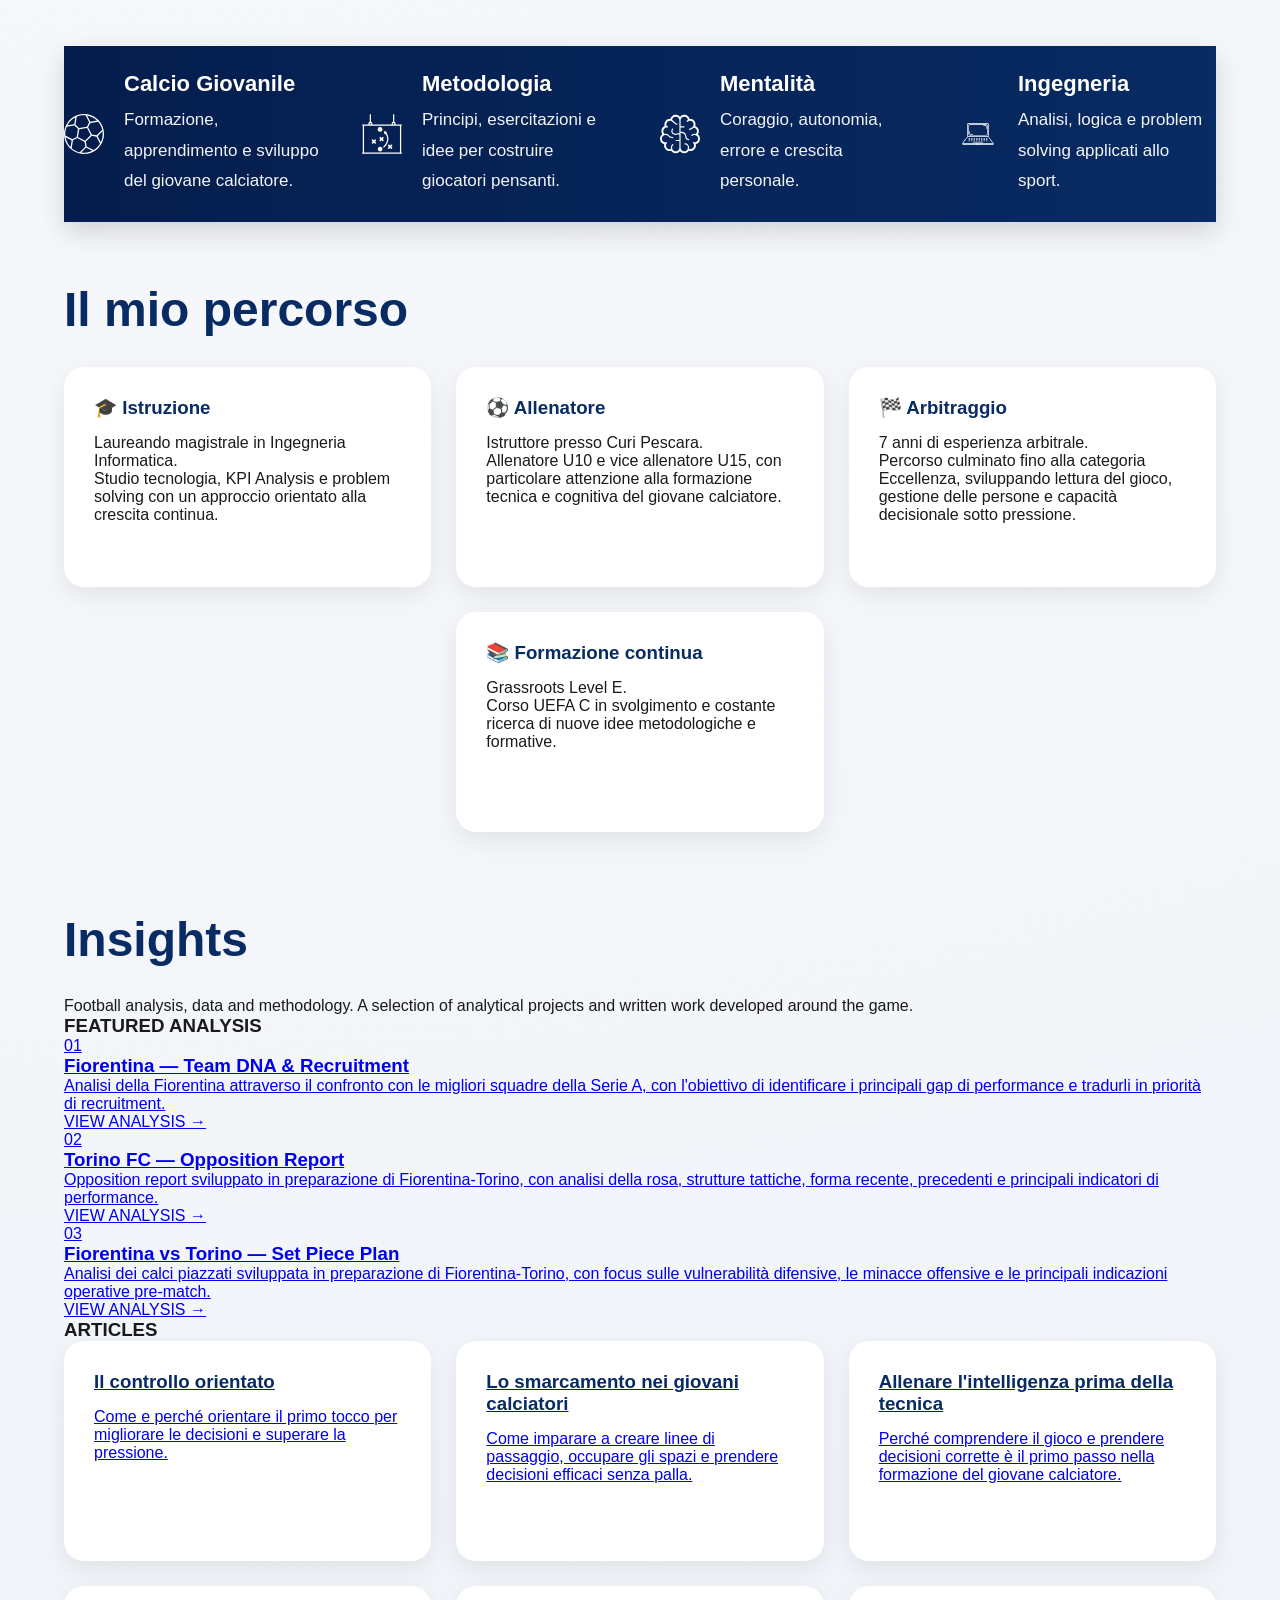
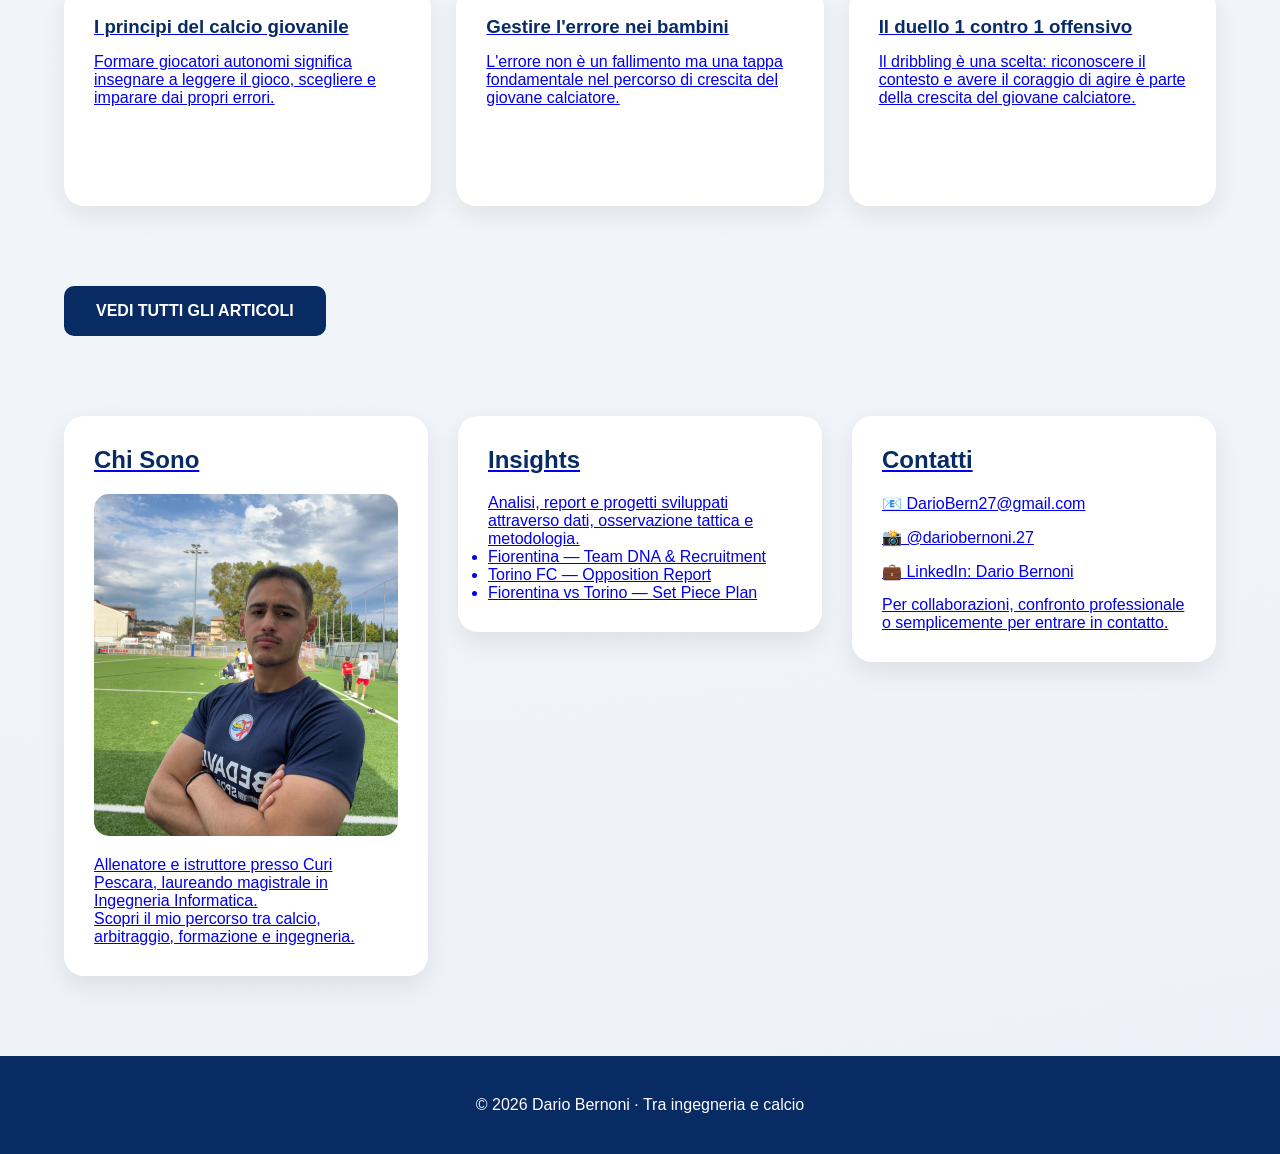
==== commit ba9d926e: "Update index.html" ====
--- a/index.html
+++ b/index.html
@@ -2,261 +2,59 @@
 <html lang="it">
 
 <head>
+
 <meta charset="UTF-8">
 <meta name="viewport" content="width=device-width, initial-scale=1.0">
 
 <title>Dario Bernoni | Tra ingegneria e calcio</title>
-  <meta name="description" content="Allenatore di calcio giovanile, istruttore presso Curi Pescara e laureando magistrale in Ingegneria Informatica. Articoli su tecnica, metodologia e formazione del giovane calciatore.">
+
+<meta name="description" content="Allenatore di calcio giovanile, istruttore presso Curi Pescara e laureando magistrale in Ingegneria Informatica. Analisi, metodologia, calcio giovanile e progetti data-driven applicati al calcio.">
+
+<!-- OPEN GRAPH -->
 
 <meta property="og:type" content="website">
 <meta property="og:title" content="Dario Bernoni | Tra ingegneria e calcio">
-<meta property="og:description" content="Tecnica, metodologia, formazione e crescita del giovane calciatore.">
+<meta property="og:description" content="Tecnica, metodologia, analisi e crescita nel calcio.">
 <meta property="og:image" content="https://dariobernoni.github.io/og-image.jpg">
 <meta property="og:url" content="https://dariobernoni.github.io">
 <meta property="og:site_name" content="Dario Bernoni">
 
+<!-- TWITTER -->
+
 <meta name="twitter:card" content="summary_large_image">
 <meta name="twitter:title" content="Dario Bernoni | Tra ingegneria e calcio">
-<meta name="twitter:description" content="Tecnica, metodologia, formazione e crescita del giovane calciatore.">
+<meta name="twitter:description" content="Tecnica, metodologia, analisi e crescita nel calcio.">
 <meta name="twitter:image" content="https://dariobernoni.github.io/og-image.jpg">
 
+<!-- CSS -->
+
 <link rel="stylesheet" href="style.css">
-  <link rel="stylesheet"
+
+<!-- FONT AWESOME -->
+
+<link rel="stylesheet"
 href="https://cdnjs.cloudflare.com/ajax/libs/font-awesome/6.5.2/css/all.min.css">
 
-<style>
-
-.hero-mockup{
-display:flex;
-align-items:center;
-justify-content:space-between;
-gap:80px;
-padding:80px 0;
-position:relative;
-overflow:hidden;
-}
-
-.hero-left{
-flex:1;
-z-index:2;
-}
-
-.hero-right{
-flex:1;
-position:relative;
-}
-
-.hero-right img{
-width:100%;
-border-radius:20px;
-display:block;
-}
-
-.hero-right::before{
-content:"";
-position:absolute;
-left:-120px;
-top:0;
-width:250px;
-height:100%;
-background:linear-gradient(
-to right,
-#f7f8fb 0%,
-rgba(247,248,251,0.9) 50%,
-transparent 100%
-);
-z-index:1;
-}
-
-.linea{
-width:80px;
-height:6px;
-background:#2d5ca8;
-margin-bottom:40px;
-}
-
-.hero-mockup h1{
-font-size:84px;
-color:#082b63;
-margin-bottom:15px;
-}
-
-.hero-mockup h2{
-font-size:54px;
-font-weight:400;
-color:#2d5ca8;
-margin-bottom:35px;
-}
-
-.hero-mockup p{
-font-size:26px;
-line-height:1.6;
-margin-bottom:18px;
-max-width:700px;
-}
-
-.feature-band{
-background:#082b63;
-color:white;
-padding:40px 0;
-margin-top:80px;
-}
-
-.feature-grid{
-display:grid;
-grid-template-columns:repeat(4,1fr);
-gap:40px;
-}
-
-  .feature{
-display:flex;
-align-items:flex-start;
-gap:18px;
-}
-
-.feature-icon{
-width:52px;
-height:52px;
-flex-shrink:0;
-}
-
-.feature-icon img{
-width:52px;
-height:52px;
-display:block;
-object-fit:contain;
-filter:brightness(0) invert(1);
-}
-
-.feature h3{
-margin-bottom:10px;
-font-size:22px;
-}
-
-.feature p{
-line-height:1.6;
-}
-
-.home-panels{
-display:grid;
-grid-template-columns:repeat(3,1fr);
-gap:30px;
-margin-top:80px;
-margin-bottom:80px;
-}
-
-.panel{
-background:white;
-border-radius:15px;
-padding:22px;
-box-shadow:0 5px 15px rgba(0,0,0,0.08);
-transition:0.3s;
-min-height:340px;
-}
-
-.panel:hover{
-transform:translateY(-5px);
-}
-
-.panel h2{
-color:#082b63;
-margin-bottom:20px;
-}
-
-.panel img{
-width:100%;
-max-width:230px;
-display:block;
-margin:0 auto 20px auto;
-border-radius:15px;
-}
-.contact-item{
-margin-bottom:15px;
-}
-
-@media(max-width:1100px){
-
-.feature-grid{
-grid-template-columns:1fr;
-gap:25px;
-}
-
-  .feature-band{
-padding:25px 15px;
-}
-
-.home-panels{
-grid-template-columns:1fr;
-}
-
-.hero-mockup{
-flex-direction:column;
-text-align:center;
-gap:40px;
-}
-
-.hero-mockup h1{
-font-size:38px;
-white-space:normal;
-line-height:1.1;
-}
-  
-.hero-mockup h2{
-font-size:26px;
-}
-
-.hero-mockup p{
-font-size:18px;
-line-height:1.7;
-}
-  
-.feature{
-align-items:flex-start;
-}
-
-.feature-icon{
-min-width:60px;
-}
-
-.feature-icon img{
-width:52px;
-height:52px;
-object-fit:contain;
-filter:brightness(0) invert(1);
-}
-
-.feature h3{
-font-size:22px;
-font-weight:700;
-margin-bottom:10px;
-color:white;
-}
-
-.feature p{
-font-size:18px;
-line-height:1.7;
-opacity:0.95;
-}
-
-}
-
-</style>
-
-</style>
-
 </head>
 
+
 <body>
 
+
+<!-- HEADER -->
+
 <header>
+
 <div class="container navbar">
 
 <div class="logo-wrapper">
+
 <div class="logo-box">
 DB
 </div>
 
 <div class="logo-text">
+
 <div class="logo-name">
 Dario Bernoni
 </div>
@@ -264,36 +62,63 @@
 <div class="logo-subtitle">
 Tra ingegneria e calcio
 </div>
-</div>
-
-</div>
+
+</div>
+
+</div>
+
 
 <nav class="menu">
-<a href="index.html">Home</a>
-<a href="chi-sono.html">Chi sono</a>
-<a href="articoli.html">Articoli</a>
+
+<a href="index.html">
+Home
+</a>
+
+<a href="chi-sono.html">
+Chi sono
+</a>
+
+<a href="#insights">
+Insights
+</a>
 
 <a href="CV_Dario_Bernoni.pdf" target="_blank">
 CV
 </a>
 
-<a href="contatti.html">Contatti</a>
+<a href="contatti.html">
+Contatti
+</a>
+
 </nav>
 
 </div>
+
 </header>
 
+
+
+<!-- CONTENUTO PRINCIPALE -->
+
 <div class="container">
 
+
+<!-- HERO -->
+
 <section class="hero-mockup">
 
+
 <div class="hero-left">
 
 <div class="linea"></div>
 
-<h1 style="white-space:nowrap;">DARIO BERNONI</h1>
-
-<h2>Tra ingegneria e calcio</h2>
+<h1>
+DARIO BERNONI
+</h1>
+
+<h2>
+Tra ingegneria e calcio
+</h2>
 
 <p>
 Allenatore e istruttore presso Curi Pescara,
@@ -305,22 +130,40 @@
 metodologia, tecnica e crescita dei giovani calciatori.
 </p>
 
+
 <div class="hero-buttons">
-<a href="articoli.html" class="btn btn-primary">LEGGI GLI ARTICOLI</a>
-<a href="chi-sono.html" class="btn btn-secondary">CHI SONO</a>
-</div>
-
-</div>
+
+<a href="#insights" class="btn btn-primary">
+SCOPRI LE ANALISI
+</a>
+
+<a href="chi-sono.html" class="btn btn-secondary">
+CHI SONO
+</a>
+
+</div>
+
+</div>
+
 
 <div class="hero-right">
+
 <img src="Foto-principale.jpg" alt="Dario Bernoni">
-</div>
+
+</div>
+
 
 </section>
 
+
+
+<!-- PRINCIPIO -->
+
 <section class="principio">
 
-<h3>Sperimentare e osare, sempre.</h3>
+<h3>
+Sperimentare e osare, sempre.
+</h3>
 
 <p>
 Credo che l'apprendimento passi attraverso la libertà di provare,
@@ -330,84 +173,134 @@
 </p>
 
 </section>
-  
+
+
+
+<!-- FEATURE BAND -->
+
 <section class="feature-band">
 
 <div class="feature-grid">
 
+
 <div class="feature">
 
 <div class="feature-icon">
+
 <img src="calcio.svg" alt="Calcio Giovanile">
+
 </div>
 
 <div>
-<h3>Calcio Giovanile</h3>
+
+<h3>
+Calcio Giovanile
+</h3>
+
 <p>
 Formazione, apprendimento e sviluppo del giovane calciatore.
 </p>
-</div>
-
-</div>
+
+</div>
+
+</div>
+
+
 
 <div class="feature">
 
 <div class="feature-icon">
+
 <img src="metodologia.svg" alt="Metodologia">
+
 </div>
 
 <div>
-<h3>Metodologia</h3>
+
+<h3>
+Metodologia
+</h3>
+
 <p>
 Principi, esercitazioni e idee per costruire giocatori pensanti.
 </p>
-</div>
-
-</div>
+
+</div>
+
+</div>
+
+
 
 <div class="feature">
 
 <div class="feature-icon">
+
 <img src="mentalita.svg" alt="Mentalità">
+
 </div>
 
 <div>
-<h3>Mentalità</h3>
+
+<h3>
+Mentalità
+</h3>
+
 <p>
 Coraggio, autonomia, errore e crescita personale.
 </p>
-</div>
-
-</div>
+
+</div>
+
+</div>
+
+
 
 <div class="feature">
 
 <div class="feature-icon">
+
 <img src="ingegneria.svg" alt="Ingegneria">
+
 </div>
 
 <div>
-<h3>Ingegneria</h3>
+
+<h3>
+Ingegneria
+</h3>
+
 <p>
 Analisi, logica e problem solving applicati allo sport.
 </p>
-</div>
-
-</div>
+
+</div>
+
+</div>
+
 
 </div>
 
 </section>
-  
-<section style="margin:70px 0;">
-
-<h2 class="section-title">Il mio percorso</h2>
+
+
+
+<!-- IL MIO PERCORSO -->
+
+<section class="section-spaced">
+
+<h2 class="section-title">
+Il mio percorso
+</h2>
+
 
 <div class="cards">
 
-<div class="card">
-
-<h3>🎓 Istruzione</h3>
+
+<div class="card">
+
+<h3>
+🎓 Istruzione
+</h3>
 
 <p>
 Laureando magistrale in Ingegneria Informatica.
@@ -419,9 +312,13 @@
 
 </div>
 
-<div class="card">
-
-<h3>⚽ Allenatore</h3>
+
+
+<div class="card">
+
+<h3>
+⚽ Allenatore
+</h3>
 
 <p>
 Istruttore presso Curi Pescara.
@@ -433,9 +330,13 @@
 
 </div>
 
-<div class="card">
-
-<h3>🏁 Arbitraggio</h3>
+
+
+<div class="card">
+
+<h3>
+🏁 Arbitraggio
+</h3>
 
 <p>
 7 anni di esperienza arbitrale.
@@ -447,9 +348,13 @@
 
 </div>
 
+
+
 <div class="card card-centro">
 
-<h3>📚 Formazione continua</h3>
+<h3>
+📚 Formazione continua
+</h3>
 
 <p>
 Grassroots Level E.
@@ -461,87 +366,284 @@
 
 </div>
 
+
 </div>
 
 </section>
 
-<h2 class="section-title">Ultimi articoli</h2>
+
+
+<!-- INSIGHTS -->
+
+<section id="insights" class="insights-section">
+
+
+<h2 class="section-title">
+Insights
+</h2>
+
+
+<p class="insights-intro">
+Football analysis, data and methodology.
+A selection of analytical projects and written work developed around the game.
+</p>
+
+
+
+<h3 class="subsection-title">
+FEATURED ANALYSIS
+</h3>
+
+
+
+<div class="analysis-grid">
+
+
+<!-- ANALISI 01 -->
+
+<a href="fiorentina-team-dna-recruitment.pdf"
+target="_blank"
+class="analysis-card">
+
+<div class="analysis-number">
+01
+</div>
+
+<div class="analysis-content">
+
+<h3>
+Fiorentina — Team DNA & Recruitment
+</h3>
+
+<p>
+Analisi della Fiorentina attraverso il confronto con le migliori squadre della Serie A, con l'obiettivo di identificare i principali gap di performance e tradurli in priorità di recruitment.
+</p>
+
+<span class="analysis-link">
+VIEW ANALYSIS →
+</span>
+
+</div>
+
+</a>
+
+
+
+<!-- ANALISI 02 -->
+
+<a href="torino-opposition-report.pdf"
+target="_blank"
+class="analysis-card">
+
+<div class="analysis-number">
+02
+</div>
+
+<div class="analysis-content">
+
+<h3>
+Torino FC — Opposition Report
+</h3>
+
+<p>
+Opposition report sviluppato in preparazione di Fiorentina-Torino, con analisi della rosa, strutture tattiche, forma recente, precedenti e principali indicatori di performance.
+</p>
+
+<span class="analysis-link">
+VIEW ANALYSIS →
+</span>
+
+</div>
+
+</a>
+
+
+
+<!-- ANALISI 03 -->
+
+<a href="fiorentina-torino-set-piece-plan.pdf"
+target="_blank"
+class="analysis-card">
+
+<div class="analysis-number">
+03
+</div>
+
+<div class="analysis-content">
+
+<h3>
+Fiorentina vs Torino — Set Piece Plan
+</h3>
+
+<p>
+Analisi dei calci piazzati sviluppata in preparazione di Fiorentina-Torino, con focus sulle vulnerabilità difensive, le minacce offensive e le principali indicazioni operative pre-match.
+</p>
+
+<span class="analysis-link">
+VIEW ANALYSIS →
+</span>
+
+</div>
+
+</a>
+
+
+</div>
+
+
+</section>
+
+
+
+<!-- ARTICOLI -->
+
+<section class="articles-section">
+
+
+<h3 class="subsection-title">
+ARTICLES
+</h3>
+
 
 <div class="cards">
 
-<a href="controllo-orientato.html" style="text-decoration:none;color:inherit;">
-<div class="card">
-<h3>Il controllo orientato</h3>
+
+<a href="controllo-orientato.html" class="card-link">
+
+<div class="card">
+
+<h3>
+Il controllo orientato
+</h3>
+
 <p>
 Come e perché orientare il primo tocco per migliorare le decisioni e superare la pressione.
 </p>
-</div>
-</a>
-
-<a href="smarcamento-giovani-calciatori.html" style="text-decoration:none;color:inherit;">
-<div class="card">
-<h3>Lo smarcamento nei giovani calciatori</h3>
+
+</div>
+
+</a>
+
+
+
+<a href="smarcamento-giovani-calciatori.html" class="card-link">
+
+<div class="card">
+
+<h3>
+Lo smarcamento nei giovani calciatori
+</h3>
+
 <p>
 Come imparare a creare linee di passaggio, occupare gli spazi e prendere decisioni efficaci senza palla.
 </p>
-</div>
-</a>
-
-<a href="intelligenza-prima-della-tecnica.html" style="text-decoration:none;color:inherit;">
-<div class="card">
-<h3>Allenare l'intelligenza prima della tecnica</h3>
+
+</div>
+
+</a>
+
+
+
+<a href="intelligenza-prima-della-tecnica.html" class="card-link">
+
+<div class="card">
+
+<h3>
+Allenare l'intelligenza prima della tecnica
+</h3>
+
 <p>
 Perché comprendere il gioco e prendere decisioni corrette è il primo passo nella formazione del giovane calciatore.
 </p>
-</div>
-</a>
-
-<a href="principi-calcio-giovanile.html" style="text-decoration:none;color:inherit;">
-<div class="card">
-<h3>I principi del calcio giovanile</h3>
+
+</div>
+
+</a>
+
+
+
+<a href="principi-calcio-giovanile.html" class="card-link">
+
+<div class="card">
+
+<h3>
+I principi del calcio giovanile
+</h3>
+
 <p>
 Formare giocatori autonomi significa insegnare a leggere il gioco, scegliere e imparare dai propri errori.
 </p>
-</div>
-</a>
-
-<a href="gestire-errore-nei-bambini.html" style="text-decoration:none;color:inherit;">
-<div class="card">
-<h3>Gestire l'errore nei bambini</h3>
+
+</div>
+
+</a>
+
+
+
+<a href="gestire-errore-nei-bambini.html" class="card-link">
+
+<div class="card">
+
+<h3>
+Gestire l'errore nei bambini
+</h3>
+
 <p>
 L'errore non è un fallimento ma una tappa fondamentale nel percorso di crescita del giovane calciatore.
 </p>
-</div>
-</a>
-
-<a href="uno-contro-uno-offensivo.html" style="text-decoration:none;color:inherit;">
-<div class="card">
-<h3>Il duello 1 contro 1 offensivo</h3>
+
+</div>
+
+</a>
+
+
+
+<a href="uno-contro-uno-offensivo.html" class="card-link">
+
+<div class="card">
+
+<h3>
+Il duello 1 contro 1 offensivo
+</h3>
+
 <p>
 Il dribbling è una scelta: riconoscere il contesto e avere il coraggio di agire è parte della crescita del giovane calciatore.
 </p>
-</div>
-</a>
-
-</div>
-
-<div style="text-align:center;margin-top:20px;margin-bottom:40px;">
+
+</div>
+
+</a>
+
+
+</div>
+
+
+
+<div class="articles-button">
+
 <a href="articoli.html" class="btn btn-primary">
 VEDI TUTTI GLI ARTICOLI
 </a>
-</div>
-
-</div>
-
-<div class="container">
+
+</div>
+
+
+</section>
+
+
+
+<!-- PANNELLI FINALI -->
 
 <div class="home-panels">
 
-<a href="chi-sono.html" style="text-decoration:none;color:inherit;">
+
+<a href="chi-sono.html" class="panel-link">
 
 <div class="panel">
 
-<h2>Chi Sono</h2>
+<h2>
+Chi Sono
+</h2>
 
 <img src="Foto-principale.jpg" alt="Dario Bernoni">
 
@@ -550,7 +652,7 @@
 laureando magistrale in Ingegneria Informatica.
 </p>
 
-<p style="margin-top:15px;">
+<p class="panel-secondary-text">
 Scopri il mio percorso tra calcio,
 arbitraggio, formazione e ingegneria.
 </p>
@@ -559,30 +661,34 @@
 
 </a>
 
-<a href="articoli.html" style="text-decoration:none;color:inherit;">
+
+
+<a href="#insights" class="panel-link">
 
 <div class="panel">
 
-<h2>Articoli</h2>
-
-<p>
-Attualmente sono disponibili 6 articoli dedicati
-a tecnica, tattica, metodologia e calcio giovanile.
-</p>
-
-<ul style="margin-top:15px;padding-left:20px;line-height:1.8;">
-
-<li>Controllo orientato</li>
-
-<li>Lo smarcamento</li>
-
-<li>Intelligenza prima della tecnica</li>
-
-<li>Principi del calcio giovanile</li>
-
-<li>Gestire l'errore nei bambini</li>
-
-<li>1 contro 1 offensivo</li>
+<h2>
+Insights
+</h2>
+
+<p>
+Analisi, report e progetti sviluppati attraverso dati,
+osservazione tattica e metodologia.
+</p>
+
+<ul>
+
+<li>
+Fiorentina — Team DNA & Recruitment
+</li>
+
+<li>
+Torino FC — Opposition Report
+</li>
+
+<li>
+Fiorentina vs Torino — Set Piece Plan
+</li>
 
 </ul>
 
@@ -590,11 +696,15 @@
 
 </a>
 
-<a href="contatti.html" style="text-decoration:none;color:inherit;">
+
+
+<a href="contatti.html" class="panel-link">
 
 <div class="panel">
 
-<h2>Contatti</h2>
+<h2>
+Contatti
+</h2>
 
 <div class="contact-item">
 📧 DarioBern27@gmail.com
@@ -608,7 +718,7 @@
 💼 LinkedIn: Dario Bernoni
 </div>
 
-<p style="margin-top:25px;">
+<p class="panel-secondary-text">
 Per collaborazioni, confronto professionale
 o semplicemente per entrare in contatto.
 </p>
@@ -617,11 +727,13 @@
 
 </a>
 
-</div>
-
-</div>
-
-</div>
+
+</div>
+
+
+</div>
+
+
 
 <footer>
 
@@ -629,5 +741,7 @@
 
 </footer>
 
+
 </body>
+
 </html>
--- a/style.css
+++ b/style.css
@@ -224,6 +224,10 @@
 box-shadow:0 15px 35px rgba(0,0,0,0.12);
 }
 
+    .instagram-card{
+grid-column:2;
+}
+
 .card h3{
 margin-bottom:15px;
 color:#082b63;
@@ -485,6 +489,8 @@
 text-decoration:none;
 }
   .card-centro{
+
+
 grid-column:auto;
 }
 
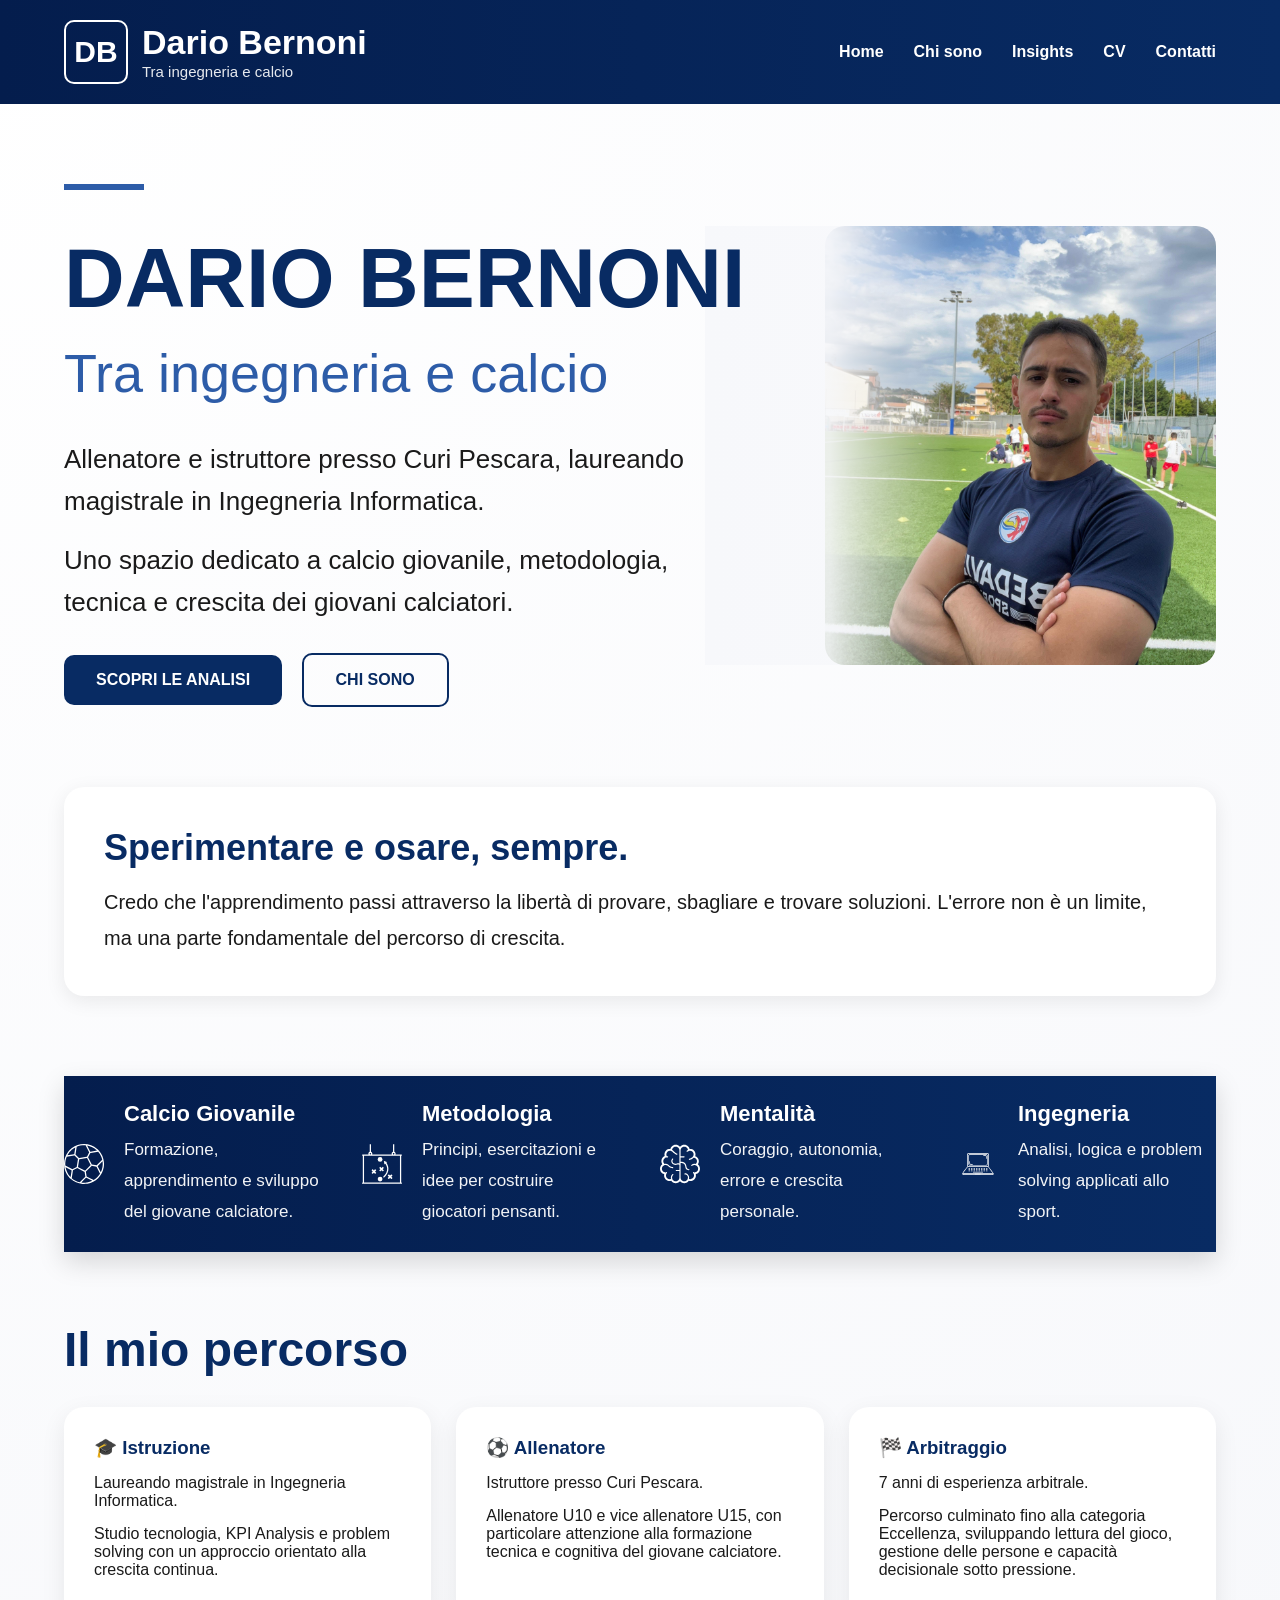
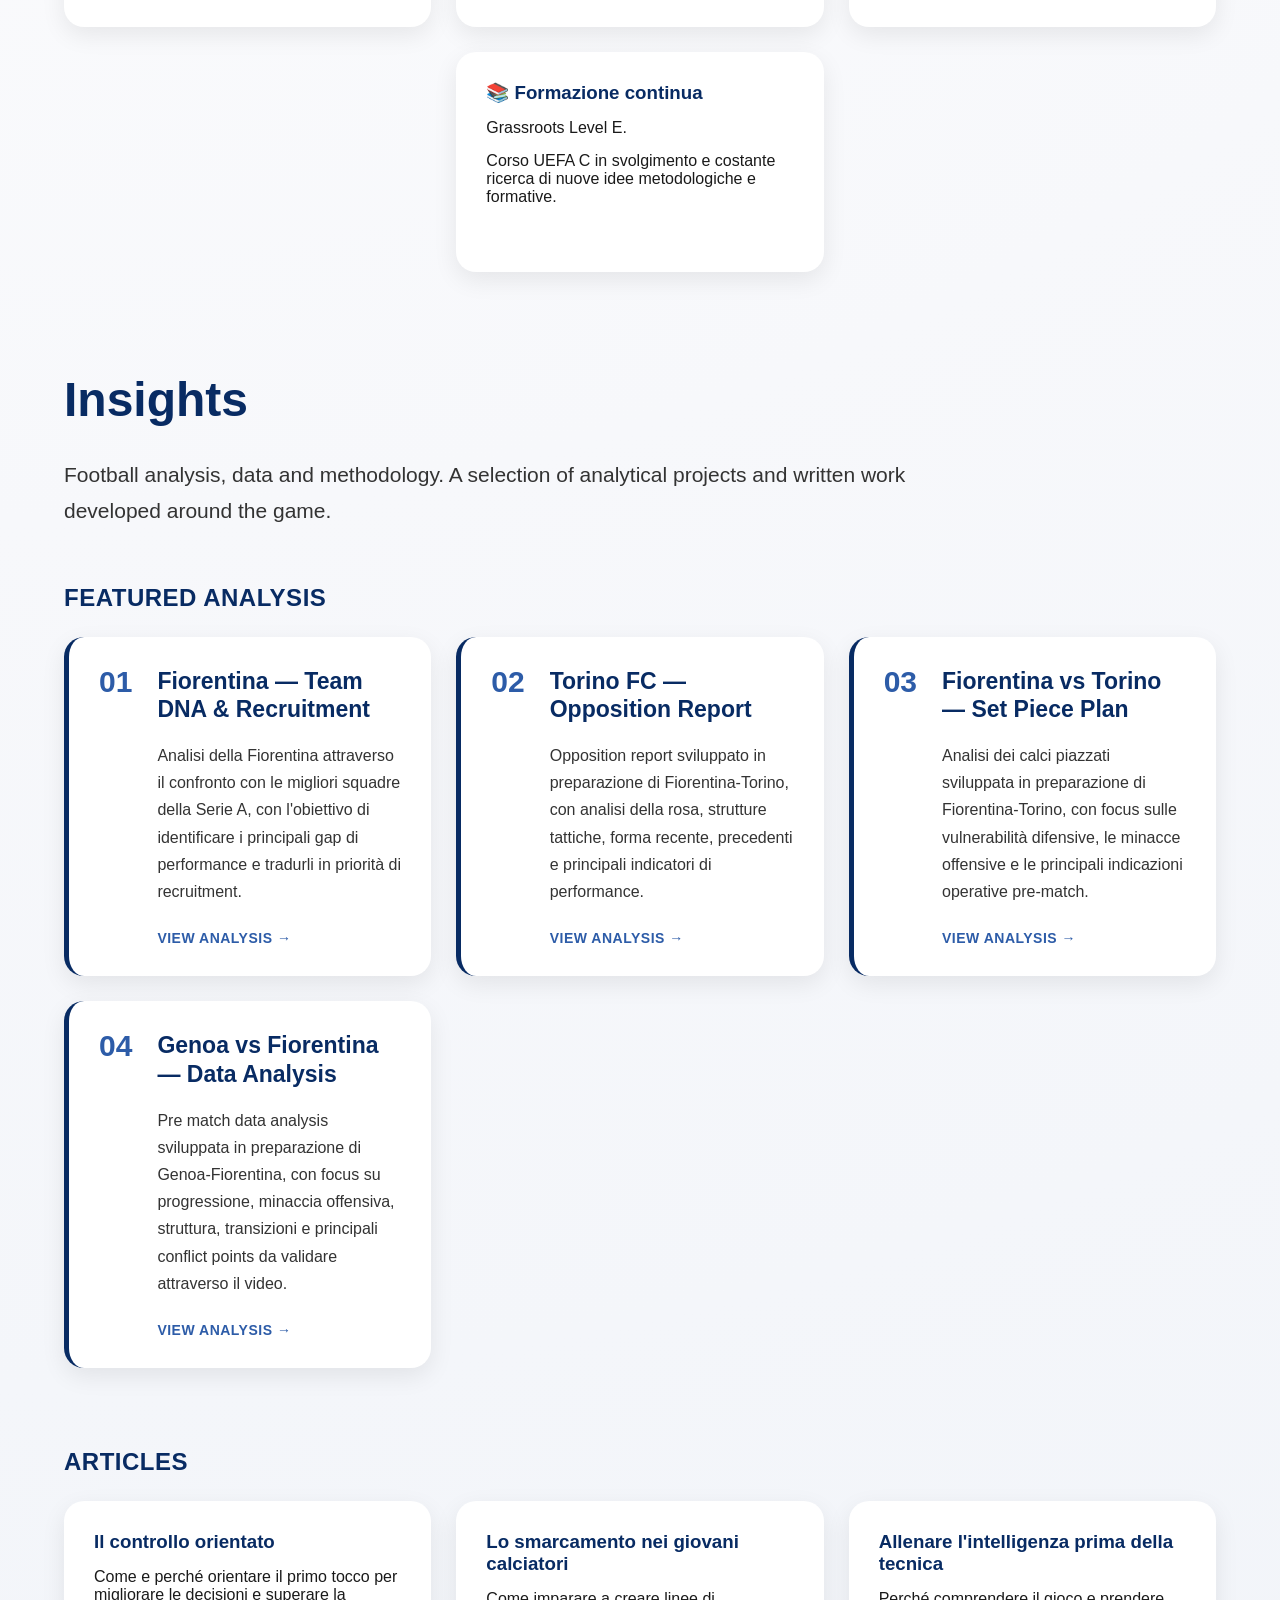
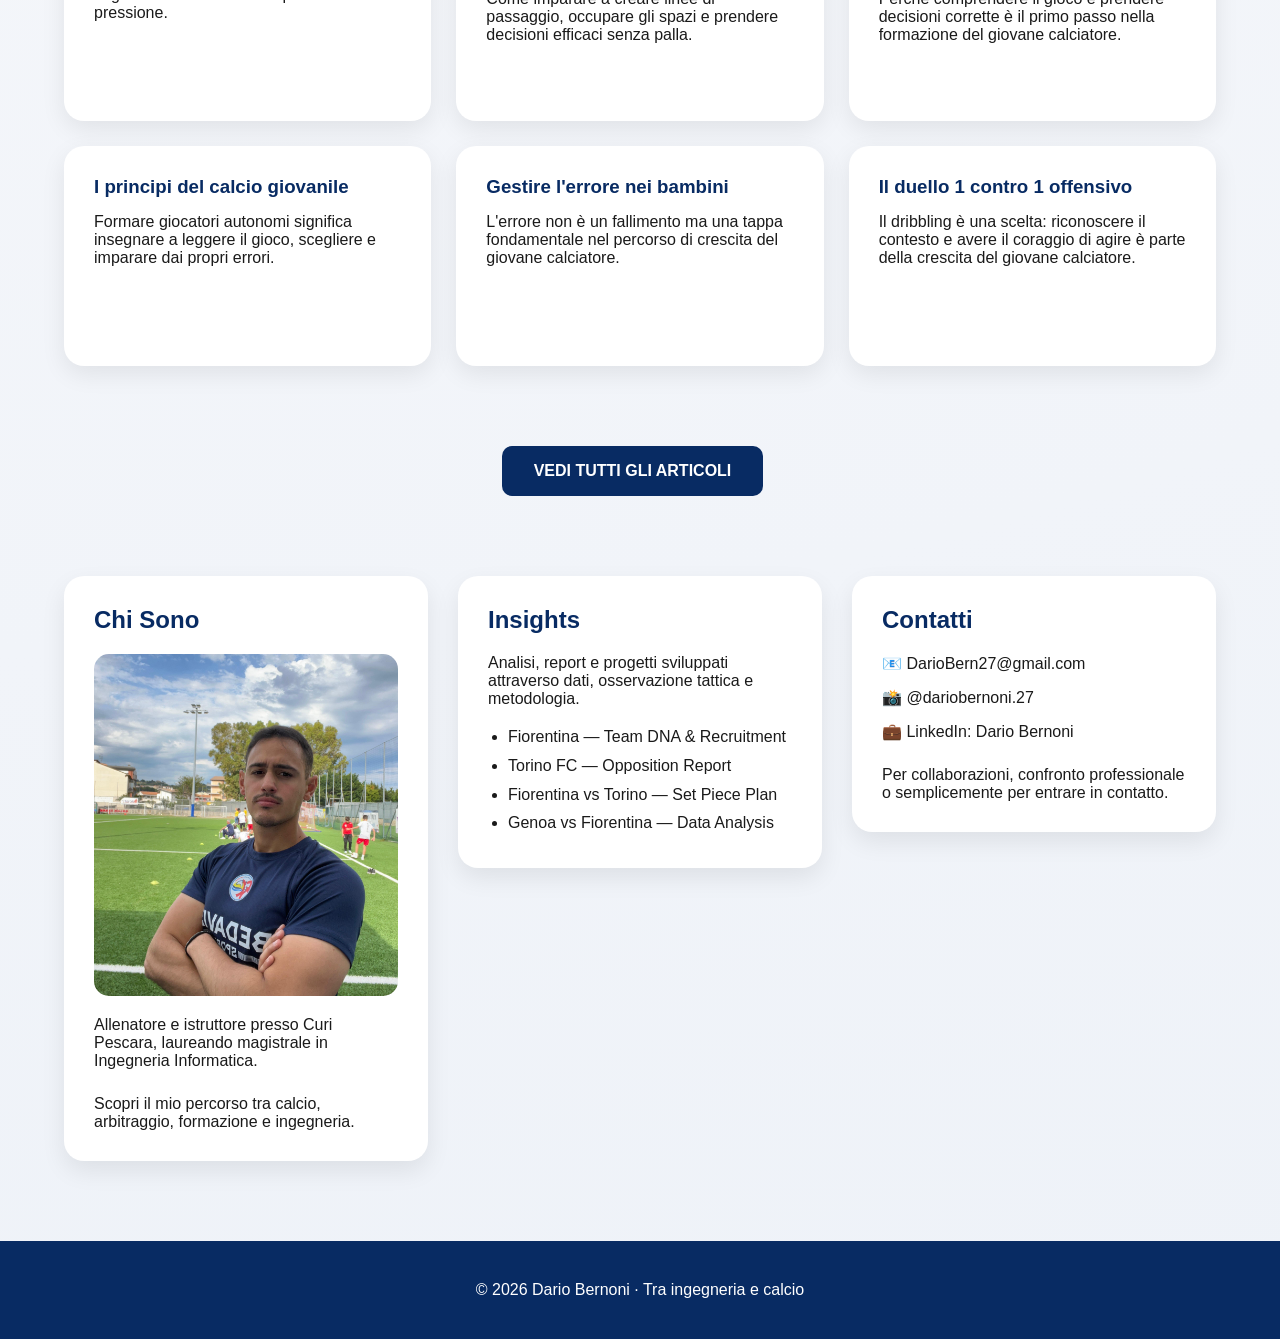
==== commit 5fb06c23: "Update index.html" ====
--- a/index.html
+++ b/index.html
@@ -488,6 +488,36 @@
 </a>
 
 
+
+<!-- ANALISI 04 -->
+
+<a href="Genoa_Fiorentina_Data_Analysis_2026_27.pdf"
+target="_blank"
+class="analysis-card">
+
+<div class="analysis-number">
+04
+</div>
+
+<div class="analysis-content">
+
+<h3>
+Genoa vs Fiorentina — Data Analysis
+</h3>
+
+<p>
+Pre match data analysis sviluppata in preparazione di Genoa-Fiorentina, con focus su progressione, minaccia offensiva, struttura, transizioni e principali conflict points da validare attraverso il video.
+</p>
+
+<span class="analysis-link">
+VIEW ANALYSIS →
+</span>
+
+</div>
+
+</a>
+
+
 </div>
 
 
@@ -690,6 +720,10 @@
 Fiorentina vs Torino — Set Piece Plan
 </li>
 
+<li>
+Genoa vs Fiorentina — Data Analysis
+</li>
+
 </ul>
 
 </div>
--- a/style.css
+++ b/style.css
@@ -1,19 +1,24 @@
-
 *{
 margin:0;
 padding:0;
 box-sizing:border-box;
 }
 
+
 body{
 font-family:Segoe UI, Arial, sans-serif;
+
 background:
-radial-gradient(circle at top left,
+radial-gradient(
+circle at top left,
 #ffffff 0%,
 #f7f8fb 45%,
-#eef2f8 100%);
+#eef2f8 100%
+);
+
 color:#1a1a1a;
 }
+
 
 .container{
 width:90%;
@@ -21,13 +26,23 @@
 margin:auto;
 }
 
-/* HEADER */
+
+
+/* =========================
+HEADER
+========================= */
 
 header{
-background:linear-gradient(90deg,#041d4d,#082b63);
+background:linear-gradient(
+90deg,
+#041d4d,
+#082b63
+);
+
 color:white;
 padding:20px 0;
 }
+
 
 .navbar{
 display:flex;
@@ -35,7 +50,11 @@
 align-items:center;
 }
 
-/* LOGO */
+
+
+/* =========================
+LOGO
+========================= */
 
 .logo-wrapper{
 display:flex;
@@ -43,24 +62,31 @@
 gap:14px;
 }
 
+
 .logo-box{
 width:64px;
 height:64px;
+
 border:2px solid white;
 border-radius:10px;
+
 display:flex;
 align-items:center;
 justify-content:center;
+
 font-size:30px;
 font-weight:700;
 color:white;
+
 flex-shrink:0;
 }
+
 
 .logo-text{
 display:flex;
 flex-direction:column;
 }
+
 
 .logo-name{
 font-size:34px;
@@ -69,6 +95,7 @@
 line-height:1;
 }
 
+
 .logo-subtitle{
 font-size:15px;
 color:white;
@@ -76,12 +103,17 @@
 margin-top:4px;
 }
 
-/* MENU */
+
+
+/* =========================
+MENU
+========================= */
 
 .menu{
 display:flex;
 gap:30px;
 }
+
 
 .menu a{
 color:white;
@@ -90,150 +122,297 @@
 transition:0.3s;
 }
 
+
 .menu a:hover{
 opacity:0.8;
 }
 
-/* HERO */
-
-.hero{
+
+
+/* =========================
+HERO
+========================= */
+
+.hero-mockup{
 display:flex;
 align-items:center;
 justify-content:space-between;
-gap:100px;
-padding:120px 0;
-}
-
-.hero-text{
+
+gap:80px;
+padding:80px 0;
+
+position:relative;
+overflow:hidden;
+}
+
+
+.hero-left{
 flex:1;
-}
+z-index:2;
+}
+
+
+.hero-right{
+flex:1;
+position:relative;
+}
+
+
+.hero-right img{
+width:100%;
+border-radius:20px;
+display:block;
+}
+
+
+.hero-right::before{
+content:"";
+
+position:absolute;
+
+left:-120px;
+top:0;
+
+width:250px;
+height:100%;
+
+background:linear-gradient(
+to right,
+#f7f8fb 0%,
+rgba(247,248,251,0.9) 50%,
+transparent 100%
+);
+
+z-index:1;
+}
+
+
+.linea{
+width:80px;
+height:6px;
+
+background:#2d5ca8;
+
+margin-bottom:40px;
+}
+
 
 .hero-mockup h1{
-font-size:72px;
+font-size:84px;
 color:#082b63;
+
 margin-bottom:15px;
+
 white-space:nowrap;
 }
 
-.hero-text h2{
-font-size:42px;
+
+.hero-mockup h2{
+font-size:54px;
 font-weight:400;
+
 color:#2d5ca8;
-margin-bottom:30px;
-}
-
-.hero-text p{
-font-size:24px;
-line-height:1.7;
-margin-bottom:20px;
-}
+
+margin-bottom:35px;
+}
+
+
+.hero-mockup p{
+font-size:26px;
+line-height:1.6;
+
+margin-bottom:18px;
+
+max-width:700px;
+}
+
+
+
+/* =========================
+BUTTONS
+========================= */
 
 .hero-buttons{
 margin-top:30px;
 }
 
+
 .btn{
 display:inline-block;
+
 padding:16px 32px;
+
 border-radius:10px;
+
 text-decoration:none;
+
 font-weight:bold;
+
 margin-right:15px;
-}
+
+transition:0.3s;
+}
+
 
 .btn-primary{
 background:#082b63;
 color:white;
 }
 
+
+.btn-primary:hover{
+transform:translateY(-2px);
+box-shadow:0 8px 20px rgba(0,0,0,0.15);
+}
+
+
 .btn-secondary{
 border:2px solid #082b63;
 color:#082b63;
 }
 
-/* FOTO HERO */
-
-.hero-image{
-flex:1;
-text-align:right;
-}
-
-.hero-image img{
-width:100%;
-max-width:900px;
-border-radius:30px;
-box-shadow:0 20px 50px rgba(0,0,0,0.20);
-}
-
-/* PRINCIPIO */
+
+.btn-secondary:hover{
+background:#082b63;
+color:white;
+}
+
+
+
+/* =========================
+PRINCIPIO
+========================= */
 
 .principio{
 background:white;
+
 padding:40px;
+
 border-radius:20px;
-box-shadow:0 5px 20px rgba(0,0,0,0.08);
+
+box-shadow:
+0 5px 20px rgba(0,0,0,0.08);
+
 margin-bottom:80px;
 }
+
 
 .principio h3{
 font-size:36px;
+
 color:#082b63;
+
 margin-bottom:15px;
 }
+
 
 .principio p{
 font-size:20px;
 line-height:1.8;
 }
 
-/* TITOLI */
+
+
+/* =========================
+TITOLI
+========================= */
 
 .section-title{
 font-size:48px;
+
 color:#082b63;
+
 margin-bottom:30px;
 }
 
-/* CARD */
+
+.subsection-title{
+font-size:24px;
+
+color:#082b63;
+
+letter-spacing:0.5px;
+
+margin-bottom:25px;
+}
+
+
+
+/* =========================
+IL MIO PERCORSO
+========================= */
+
+.section-spaced{
+margin:70px 0;
+}
+
+
+
+/* =========================
+CARD
+========================= */
 
 .cards{
 display:grid;
-grid-template-columns:repeat(3,1fr);
+
+grid-template-columns:
+repeat(3,1fr);
+
 gap:25px;
+
 margin-bottom:80px;
 }
+
 
 .card{
 background:white;
+
 padding:30px;
+
 border-radius:20px;
-box-shadow:0 8px 25px rgba(0,0,0,0.08);
+
+box-shadow:
+0 8px 25px rgba(0,0,0,0.08);
+
 transition:0.3s;
+
 min-height:220px;
+
 display:flex;
 flex-direction:column;
 justify-content:flex-start;
 }
 
+
 .card-centro{
 grid-column:2;
 }
 
+
 .card:hover{
 transform:translateY(-8px);
-box-shadow:0 15px 35px rgba(0,0,0,0.12);
-}
-
-    .instagram-card{
-grid-column:2;
-}
+
+box-shadow:
+0 15px 35px rgba(0,0,0,0.12);
+}
+
 
 .card h3{
 margin-bottom:15px;
+
 color:#082b63;
 }
 
-/* FEATURE BAND */
+
+.card p + p{
+margin-top:15px;
+}
+
+
+
+/* =========================
+FEATURE BAND
+========================= */
 
 .feature-band{
 background:linear-gradient(
@@ -241,257 +420,742 @@
 #041d4d,
 #082b63
 );
+
 color:white;
+
 padding:25px 0;
+
 margin:60px 0;
-box-shadow:0 10px 25px rgba(0,0,0,0.15);
-}
+
+box-shadow:
+0 10px 25px rgba(0,0,0,0.15);
+}
+
 
 .feature-grid{
 display:grid;
-grid-template-columns:repeat(4,1fr);
+
+grid-template-columns:
+repeat(4,1fr);
+
 gap:40px;
 }
+
 
 .feature{
 display:flex;
+
 align-items:center;
+
 gap:20px;
-}
+
+min-width:0;
+}
+
 
 .feature-icon{
 width:40px;
 height:40px;
+
 flex-shrink:0;
+
 overflow:hidden;
 }
+
 
 .feature-icon img{
 width:40px;
 height:40px;
+
 display:block;
+
 object-fit:contain;
-filter:brightness(0) invert(1);
-}
-
-.feature{
-min-width:0;
-}
+
+filter:
+brightness(0)
+invert(1);
+}
+
 
 .feature h3{
 margin-bottom:8px;
+
 font-size:22px;
 font-weight:700;
 }
 
+
 .feature p{
 line-height:1.8;
+
 font-size:17px;
+
 opacity:0.95;
 }
 
-/* PANNELLI FINALI */
+
+
+/* =========================
+INSIGHTS
+========================= */
+
+.insights-section{
+margin-top:100px;
+
+scroll-margin-top:30px;
+}
+
+
+.insights-intro{
+font-size:21px;
+
+line-height:1.7;
+
+max-width:900px;
+
+margin-bottom:55px;
+
+color:#333;
+}
+
+
+.analysis-grid{
+display:grid;
+
+grid-template-columns:
+repeat(3,1fr);
+
+gap:25px;
+
+margin-bottom:80px;
+}
+
+
+.analysis-card{
+background:white;
+
+border-radius:20px;
+
+padding:30px;
+
+display:flex;
+
+gap:25px;
+
+text-decoration:none;
+
+color:inherit;
+
+box-shadow:
+0 8px 25px rgba(0,0,0,0.08);
+
+transition:0.3s;
+
+min-height:280px;
+
+border-left:5px solid #082b63;
+}
+
+
+.analysis-card:hover{
+transform:translateY(-8px);
+
+box-shadow:
+0 15px 35px rgba(0,0,0,0.12);
+}
+
+
+.analysis-number{
+font-size:30px;
+
+font-weight:700;
+
+color:#2d5ca8;
+
+line-height:1;
+}
+
+
+.analysis-content{
+display:flex;
+
+flex-direction:column;
+
+height:100%;
+}
+
+
+.analysis-content h3{
+font-size:23px;
+
+line-height:1.25;
+
+color:#082b63;
+
+margin-bottom:18px;
+}
+
+
+.analysis-content p{
+font-size:16px;
+
+line-height:1.7;
+
+color:#333;
+
+flex-grow:1;
+}
+
+
+.analysis-link{
+margin-top:25px;
+
+font-size:14px;
+
+font-weight:700;
+
+letter-spacing:0.5px;
+
+color:#2d5ca8;
+}
+
+
+
+/* =========================
+ARTICLES
+========================= */
+
+.articles-section{
+margin-top:20px;
+}
+
+
+.card-link{
+text-decoration:none;
+
+color:inherit;
+
+display:block;
+}
+
+
+.card-link:hover{
+text-decoration:none;
+}
+
+
+.articles-button{
+text-align:center;
+
+margin-top:20px;
+
+margin-bottom:40px;
+}
+
+
+
+/* =========================
+PANNELLI FINALI
+========================= */
 
 .home-panels{
 display:grid;
-grid-template-columns:repeat(3,1fr);
+
+grid-template-columns:
+repeat(3,1fr);
+
 gap:30px;
+
 margin-top:80px;
+
 margin-bottom:80px;
 }
+
+
+.panel-link{
+text-decoration:none;
+
+color:inherit;
+
+display:block;
+}
+
 
 .panel{
 background:white;
+
 border-radius:20px;
+
 padding:30px;
-box-shadow:0 10px 25px rgba(0,0,0,0.08);
+
+box-shadow:
+0 10px 25px rgba(0,0,0,0.08);
+
 transition:0.3s;
 }
+
 
 .panel:hover{
 transform:translateY(-5px);
 }
 
+
 .panel h2{
 color:#082b63;
+
 margin-bottom:20px;
 }
+
 
 .panel img{
 width:100%;
+
 max-width:320px;
+
 display:block;
+
 margin:0 auto 20px auto;
+
 border-radius:15px;
 }
+
+
+.panel ul{
+margin-top:15px;
+
+padding-left:20px;
+
+line-height:1.8;
+}
+
+
+.panel-secondary-text{
+margin-top:25px;
+}
+
 
 .contact-item{
 margin-bottom:15px;
 }
 
-/* FOOTER */
+
+
+/* =========================
+FOOTER
+========================= */
 
 footer{
 background:#082b63;
+
 color:white;
+
 text-align:center;
+
 padding:40px;
+
 margin-top:50px;
 }
 
-/* RESPONSIVE */
+
+
+/* =========================
+RESPONSIVE
+TABLET
+========================= */
 
 @media(max-width:1100px){
 
-  .feature{
-display:flex;
+.container{
+width:92%;
+}
+
+
+.logo-name{
+font-size:26px;
+}
+
+
+.logo-box{
+width:54px;
+height:54px;
+
+font-size:24px;
+}
+
+
+.hero-mockup{
+flex-direction:column;
+
+text-align:center;
+
+gap:40px;
+}
+
+
+.hero-mockup h1{
+font-size:52px;
+
+white-space:normal;
+
+line-height:1.1;
+}
+
+
+.hero-mockup h2{
+font-size:34px;
+}
+
+
+.hero-mockup p{
+font-size:20px;
+
+line-height:1.7;
+}
+
+
+.hero-right{
+width:100%;
+}
+
+
+.hero-right img{
+max-width:700px;
+
+margin:auto;
+}
+
+
+.cards{
+grid-template-columns:1fr;
+}
+
+
+.card-centro{
+grid-column:auto;
+}
+
+
+.feature-grid{
+grid-template-columns:1fr;
+
+gap:30px;
+}
+
+
+.feature{
 align-items:center;
-gap:20px;
-}
+}
+
 
 .feature-icon{
 width:50px;
 height:50px;
-flex-shrink:0;
-}
+}
+
 
 .feature-icon img{
 width:50px;
 height:50px;
-display:block;
-object-fit:contain;
-}
+}
+
 
 .feature h3{
 font-size:22px;
+
 margin-bottom:6px;
 }
+
 
 .feature p{
 font-size:16px;
+
 line-height:1.5;
 }
 
-.hero{
+
+.analysis-grid{
+grid-template-columns:1fr 1fr;
+}
+
+
+.home-panels{
+grid-template-columns:1fr;
+}
+
+}
+
+
+
+/* =========================
+RESPONSIVE
+MOBILE
+========================= */
+
+@media(max-width:700px){
+
+.container{
+width:92%;
+}
+
+
+header{
+padding:15px 0;
+}
+
+
+.navbar{
 flex-direction:column;
-}
+
+gap:15px;
+}
+
+
+.menu{
+gap:15px;
+
+font-size:14px;
+
+flex-wrap:wrap;
+
+justify-content:center;
+}
+
+
+.logo-name{
+font-size:25px;
+}
+
+
+.logo-subtitle{
+font-size:14px;
+}
+
+
+.hero-mockup{
+padding:55px 0;
+
+gap:35px;
+}
+
+
+.linea{
+width:60px;
+
+height:5px;
+
+margin:0 auto 30px auto;
+}
+
 
 .hero-mockup h1{
-font-size:52px;
-}
-
-.hero-text h2{
 font-size:34px;
-}
-
-.cards{
-grid-template-columns:1fr;
-}
+
+white-space:normal;
+
+line-height:1.1;
+}
+
+
+.hero-mockup h2{
+font-size:26px;
+
+margin-bottom:25px;
+}
+
+
+.hero-mockup p{
+font-size:18px;
+
+line-height:1.7;
+}
+
+
+.hero-buttons{
+display:flex;
+
+flex-direction:column;
+
+gap:15px;
+}
+
+
+.btn{
+margin-right:0;
+
+text-align:center;
+
+width:100%;
+}
+
+
+.principio{
+padding:25px;
+
+margin-bottom:55px;
+}
+
+
+.principio h3{
+font-size:28px;
+}
+
+
+.principio p{
+font-size:18px;
+
+line-height:1.7;
+}
+
+
+.section-title{
+font-size:36px;
+
+line-height:1.15;
+}
+
+
+.subsection-title{
+font-size:21px;
+}
+
+
+.feature-band{
+padding:35px 20px;
+
+margin:50px 0;
+}
+
 
 .feature-grid{
 grid-template-columns:1fr;
+
 gap:30px;
 }
+
+
+.feature{
+align-items:flex-start;
+
+gap:18px;
+}
+
+
+.feature-icon{
+width:52px;
+
+height:52px;
+}
+
+
+.feature-icon img{
+width:52px;
+
+height:52px;
+}
+
+
+.feature h3{
+font-size:21px;
+
+margin-bottom:8px;
+}
+
+
+.feature p{
+font-size:17px;
+
+line-height:1.6;
+}
+
+
+.section-spaced{
+margin:55px 0;
+}
+
+
+.card{
+padding:25px;
+
+min-height:auto;
+}
+
+
+.insights-section{
+margin-top:70px;
+}
+
+
+.insights-intro{
+font-size:18px;
+
+line-height:1.7;
+
+margin-bottom:40px;
+}
+
+
+.analysis-grid{
+grid-template-columns:1fr;
+
+gap:20px;
+
+margin-bottom:60px;
+}
+
+
+.analysis-card{
+padding:25px;
+
+gap:18px;
+
+min-height:auto;
+
+border-left:4px solid #082b63;
+}
+
+
+.analysis-number{
+font-size:25px;
+}
+
+
+.analysis-content h3{
+font-size:21px;
+
+margin-bottom:14px;
+}
+
+
+.analysis-content p{
+font-size:16px;
+
+line-height:1.65;
+}
+
+
+.analysis-link{
+margin-top:20px;
+}
+
 
 .home-panels{
 grid-template-columns:1fr;
-}
-
-.hero-image{
-text-align:center;
-}
-
-.logo-name{
-font-size:26px;
-}
-
-.logo-box{
-width:54px;
-height:54px;
-font-size:24px;
-}
-
-}
-
-@media(max-width:700px){
-
-.container{
-width:95%;
-}
-
-.navbar{
-flex-direction:column;
-gap:15px;
-}
-
-.menu{
-gap:15px;
+
+gap:25px;
+
+margin-top:60px;
+}
+
+
+.panel{
+padding:25px;
+}
+
+
+footer{
+padding:30px 20px;
+
 font-size:14px;
-flex-wrap:wrap;
-justify-content:center;
-}
-
-.hero-mockup{
-text-align:center;
-}
-
-.hero-mockup h1{
-font-size:34px;
-white-space:normal;
-}
-
-.hero-mockup h2{
-font-size:26px;
-}
-
-.hero-mockup p{
-font-size:18px;
-}
-
-.hero-buttons{
-display:flex;
-flex-direction:column;
-gap:15px;
-}
-
-.btn{
-margin-right:0;
-}
-
-.section-title{
-font-size:36px;
-}
-
-.feature-grid{
-grid-template-columns:1fr;
-gap:25px;
-}
-
-.feature{
-align-items:center;
-}
-
-.home-panels{
-grid-template-columns:1fr;
-}
-
-.panel{
-min-height:auto;
-}
-
-.card-link{
-text-decoration:none;
-color:inherit;
-display:block;
-}
-
-.card-link:hover{
-text-decoration:none;
-}
-  .card-centro{
-
-
-grid-column:auto;
-}
-
-}
+}
+
+}
